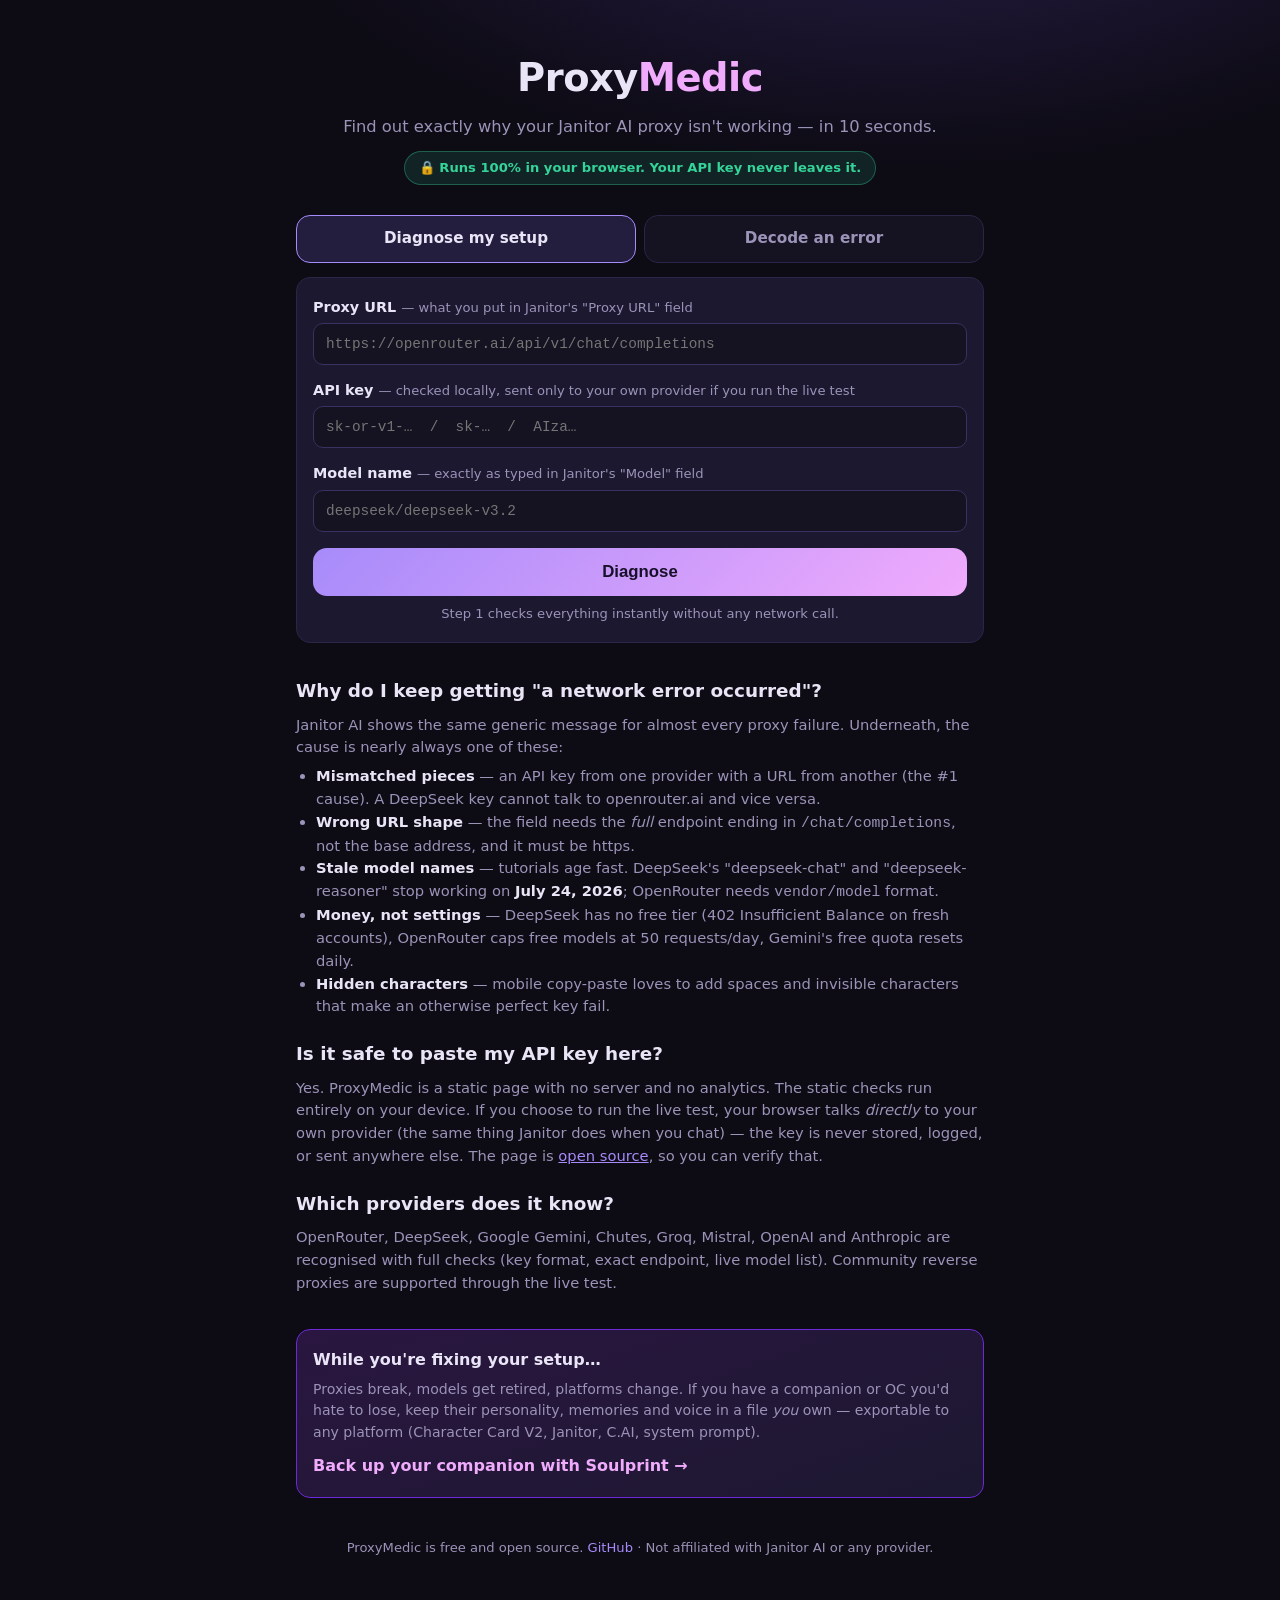
==== docs/index.html @ 1c42f15d "ProxyMedic v1.0.0: free client-side proxy diagnostic for Janitor AI setups 96-assertion test suite; " ====
<!DOCTYPE html>
<html lang="en">
<head>
<meta charset="utf-8">
<meta name="viewport" content="width=device-width, initial-scale=1">
<title>ProxyMedic — find out exactly why your Janitor AI proxy isn't working</title>
<meta name="description" content="Free proxy checker for Janitor AI and other roleplay sites. Paste your proxy URL, API key and model name; get told exactly what's wrong and how to fix it. 100% in your browser, your key never leaves it.">
<link rel="icon" href="data:image/svg+xml,%3Csvg xmlns='http://www.w3.org/2000/svg' viewBox='0 0 100 100'%3E%3Ctext y='0.9em' font-size='90'%3E%F0%9F%A9%BA%3C/text%3E%3C/svg%3E">
<style>
:root {
  --bg: #0d0b14;
  --bg2: #151221;
  --card: #1c1830;
  --card2: #241e3e;
  --text: #e9e5f7;
  --muted: #9b93b8;
  --accent: #a78bfa;
  --accent2: #f0abfc;
  --ok: #34d399;
  --warn: #fbbf24;
  --bad: #f87171;
  --info: #60a5fa;
  --radius: 14px;
  --mono: ui-monospace, 'Cascadia Code', 'SF Mono', Consolas, monospace;
}
* { box-sizing: border-box; margin: 0; padding: 0; }
html { -webkit-text-size-adjust: 100%; }
body {
  background: radial-gradient(1200px 600px at 70% -10%, #2a1f4d 0%, var(--bg) 55%);
  color: var(--text);
  font-family: system-ui, -apple-system, 'Segoe UI', Roboto, sans-serif;
  line-height: 1.55;
  min-height: 100vh;
}
.wrap { max-width: 720px; margin: 0 auto; padding: 20px 16px 60px; }
header { text-align: center; padding: 28px 0 8px; }
.logo { font-size: 2rem; font-weight: 800; letter-spacing: -0.5px; }
.logo .pm-cross { color: var(--accent2); }
.tagline { color: var(--muted); margin-top: 6px; font-size: 1.02rem; }
.privacy-pill {
  display: inline-block; margin-top: 12px; padding: 6px 14px; border-radius: 999px;
  background: rgba(52, 211, 153, 0.12); color: var(--ok); font-size: 0.82rem; font-weight: 600;
  border: 1px solid rgba(52, 211, 153, 0.35);
}
.tabs { display: flex; gap: 8px; margin: 22px 0 14px; }
.tab {
  flex: 1; padding: 11px 8px; text-align: center; border-radius: var(--radius);
  background: var(--bg2); color: var(--muted); font-weight: 600; font-size: 0.95rem;
  border: 1px solid #2c2547; cursor: pointer; user-select: none;
}
.tab.active { background: var(--card2); color: var(--text); border-color: var(--accent); }
.panel { display: none; }
.panel.active { display: block; }
.card {
  background: var(--card); border: 1px solid #2c2547; border-radius: var(--radius);
  padding: 18px 16px; margin-bottom: 14px;
}
label { display: block; font-weight: 600; font-size: 0.9rem; margin: 14px 0 5px; }
label:first-child { margin-top: 0; }
label .hint { color: var(--muted); font-weight: 400; font-size: 0.82rem; }
input[type="text"], input[type="password"], textarea {
  width: 100%; padding: 12px; border-radius: 10px; border: 1px solid #3a3160;
  background: var(--bg2); color: var(--text); font-family: var(--mono); font-size: 0.9rem;
}
input:focus, textarea:focus { outline: 2px solid var(--accent); border-color: transparent; }
textarea { min-height: 110px; resize: vertical; font-size: 0.85rem; }
.btn {
  display: block; width: 100%; padding: 14px; margin-top: 16px; border: none;
  border-radius: var(--radius); font-size: 1.05rem; font-weight: 700; cursor: pointer;
  background: linear-gradient(135deg, var(--accent) 0%, var(--accent2) 100%); color: #17102b;
}
.btn:active { transform: translateY(1px); }
.btn.secondary { background: var(--card2); color: var(--text); border: 1px solid var(--accent); }
.btn:disabled { opacity: 0.5; cursor: wait; }
.verdict { border-radius: var(--radius); padding: 14px 16px; margin: 18px 0 12px; font-weight: 700; font-size: 1.05rem; }
.verdict.broken { background: rgba(248,113,113,0.13); border: 1px solid var(--bad); color: var(--bad); }
.verdict.shaky { background: rgba(251,191,36,0.11); border: 1px solid var(--warn); color: var(--warn); }
.verdict.healthy { background: rgba(52,211,153,0.11); border: 1px solid var(--ok); color: var(--ok); }
.finding { border-left: 4px solid var(--muted); background: var(--bg2); border-radius: 10px; padding: 12px 14px; margin-bottom: 10px; }
.finding.blocker { border-left-color: var(--bad); }
.finding.warning { border-left-color: var(--warn); }
.finding.info { border-left-color: var(--info); }
.finding.ok { border-left-color: var(--ok); }
.finding .f-title { font-weight: 700; font-size: 0.96rem; display: flex; align-items: baseline; gap: 8px; }
.sev { font-size: 0.68rem; font-weight: 800; letter-spacing: 0.06em; padding: 2px 8px; border-radius: 999px; flex-shrink: 0; }
.sev.blocker { background: rgba(248,113,113,0.18); color: var(--bad); }
.sev.warning { background: rgba(251,191,36,0.16); color: var(--warn); }
.sev.info { background: rgba(96,165,250,0.16); color: var(--info); }
.sev.ok { background: rgba(52,211,153,0.15); color: var(--ok); }
.finding .f-detail { color: var(--muted); font-size: 0.88rem; margin-top: 5px; overflow-wrap: anywhere; }
.finding .f-fix { margin-top: 7px; font-size: 0.88rem; background: rgba(167,139,250,0.09); border-radius: 8px; padding: 8px 10px; overflow-wrap: anywhere; }
.finding .f-fix strong { color: var(--accent); }
.corrected { background: linear-gradient(160deg, #221a44 0%, var(--card) 100%); border: 1px solid var(--accent); }
.corrected h3 { font-size: 1.02rem; margin-bottom: 4px; }
.corrected .sub { color: var(--muted); font-size: 0.85rem; margin-bottom: 12px; }
.copyrow { display: flex; align-items: center; gap: 8px; margin-bottom: 9px; }
.copyrow .k { flex-shrink: 0; width: 86px; color: var(--muted); font-size: 0.8rem; font-weight: 700; }
.copyrow .v {
  flex: 1; font-family: var(--mono); font-size: 0.82rem; background: var(--bg2);
  border-radius: 8px; padding: 8px 10px; overflow-x: auto; white-space: nowrap; scrollbar-width: none;
}
.copyrow button {
  flex-shrink: 0; border: 1px solid var(--accent); background: transparent; color: var(--accent);
  border-radius: 8px; padding: 7px 12px; font-size: 0.8rem; font-weight: 700; cursor: pointer;
}
.copyrow button.copied { background: var(--ok); border-color: var(--ok); color: #06281c; }
.live-note { color: var(--muted); font-size: 0.82rem; margin-top: 8px; text-align: center; }
.spinner { display: inline-block; width: 14px; height: 14px; border: 2px solid transparent; border-top-color: currentColor; border-radius: 50%; animation: spin 0.8s linear infinite; vertical-align: -2px; margin-right: 6px; }
@keyframes spin { to { transform: rotate(360deg); } }
.share-btn { margin-top: 4px; }
section.explain { margin-top: 34px; }
section.explain h2 { font-size: 1.15rem; margin: 22px 0 8px; }
section.explain p, section.explain li { color: var(--muted); font-size: 0.92rem; }
section.explain ul { padding-left: 20px; margin-top: 6px; }
section.explain strong { color: var(--text); }
.promo {
  margin-top: 34px; background: linear-gradient(160deg, #2a1640 0%, var(--card) 100%);
  border: 1px solid #6d28d9; border-radius: var(--radius); padding: 18px 16px;
}
.promo h3 { font-size: 1rem; margin-bottom: 6px; }
.promo p { color: var(--muted); font-size: 0.88rem; }
.promo a { display: inline-block; margin-top: 10px; color: var(--accent2); font-weight: 700; text-decoration: none; }
footer { margin-top: 40px; text-align: center; color: var(--muted); font-size: 0.82rem; }
footer a { color: var(--accent); text-decoration: none; }
@media (min-width: 560px) {
  .logo { font-size: 2.4rem; }
  .copyrow .k { width: 110px; }
}
</style>
</head>
<body>
<div class="wrap">
  <header>
    <div class="logo">Proxy<span class="pm-cross">Medic</span></div>
    <div class="tagline">Find out exactly why your Janitor AI proxy isn't working — in 10 seconds.</div>
    <div class="privacy-pill">🔒 Runs 100% in your browser. Your API key never leaves it.</div>
  </header>

  <div class="tabs">
    <div class="tab active" data-panel="panel-diagnose">Diagnose my setup</div>
    <div class="tab" data-panel="panel-error">Decode an error</div>
  </div>

  <div class="panel active" id="panel-diagnose">
    <div class="card">
      <label for="in-url">Proxy URL <span class="hint">— what you put in Janitor's "Proxy URL" field</span></label>
      <input type="text" id="in-url" placeholder="https://openrouter.ai/api/v1/chat/completions" autocomplete="off" spellcheck="false">
      <label for="in-key">API key <span class="hint">— checked locally, sent only to your own provider if you run the live test</span></label>
      <input type="password" id="in-key" placeholder="sk-or-v1-…  /  sk-…  /  AIza…" autocomplete="off">
      <label for="in-model">Model name <span class="hint">— exactly as typed in Janitor's "Model" field</span></label>
      <input type="text" id="in-model" placeholder="deepseek/deepseek-v3.2" autocomplete="off" spellcheck="false">
      <button class="btn" id="btn-diagnose">Diagnose</button>
      <div class="live-note">Step 1 checks everything instantly without any network call.</div>
    </div>
    <div id="results"></div>
    <div id="corrected"></div>
    <button class="btn secondary" id="btn-livetest" style="display:none">Run live test (talks to your provider, costs at most 1 token)</button>
    <button class="btn secondary share-btn" id="btn-share" style="display:none">Copy diagnosis for a help thread (key redacted)</button>
  </div>

  <div class="panel" id="panel-error">
    <div class="card">
      <label for="in-error">Paste the error you got <span class="hint">— from Janitor, or the provider's response</span></label>
      <textarea id="in-error" placeholder='e.g. "A network error occurred, you may be rate limited or having connection issues" or {"error":{"message":"Insufficient Balance"}}'></textarea>
      <button class="btn" id="btn-decode">Decode it</button>
    </div>
    <div id="err-results"></div>
  </div>

  <section class="explain">
    <h2>Why do I keep getting "a network error occurred"?</h2>
    <p>Janitor AI shows the same generic message for almost every proxy failure. Underneath, the cause is nearly always one of these:</p>
    <ul>
      <li><strong>Mismatched pieces</strong> — an API key from one provider with a URL from another (the #1 cause). A DeepSeek key cannot talk to openrouter.ai and vice versa.</li>
      <li><strong>Wrong URL shape</strong> — the field needs the <em>full</em> endpoint ending in <span style="font-family:var(--mono)">/chat/completions</span>, not the base address, and it must be https.</li>
      <li><strong>Stale model names</strong> — tutorials age fast. DeepSeek's "deepseek-chat" and "deepseek-reasoner" stop working on <strong>July 24, 2026</strong>; OpenRouter needs <span style="font-family:var(--mono)">vendor/model</span> format.</li>
      <li><strong>Money, not settings</strong> — DeepSeek has no free tier (402 Insufficient Balance on fresh accounts), OpenRouter caps free models at 50 requests/day, Gemini's free quota resets daily.</li>
      <li><strong>Hidden characters</strong> — mobile copy-paste loves to add spaces and invisible characters that make an otherwise perfect key fail.</li>
    </ul>
    <h2>Is it safe to paste my API key here?</h2>
    <p>Yes. ProxyMedic is a static page with no server and no analytics. The static checks run entirely on your device. If you choose to run the live test, your browser talks <em>directly</em> to your own provider (the same thing Janitor does when you chat) — the key is never stored, logged, or sent anywhere else. The page is <a href="https://github.com/Android-Tipster/proxymedic" style="color:var(--accent)">open source</a>, so you can verify that.</p>
    <h2>Which providers does it know?</h2>
    <p>OpenRouter, DeepSeek, Google Gemini, Chutes, Groq, Mistral, OpenAI and Anthropic are recognised with full checks (key format, exact endpoint, live model list). Community reverse proxies are supported through the live test.</p>
  </section>

  <div class="promo">
    <h3>While you're fixing your setup…</h3>
    <p>Proxies break, models get retired, platforms change. If you have a companion or OC you'd hate to lose, keep their personality, memories and voice in a file <em>you</em> own — exportable to any platform (Character Card V2, Janitor, C.AI, system prompt).</p>
    <a href="https://android-tipster.github.io/soulprint/" target="_blank" rel="noopener">Back up your companion with Soulprint →</a>
  </div>

  <footer>
    <p>ProxyMedic is free and open source. <a href="https://github.com/Android-Tipster/proxymedic">GitHub</a> · Not affiliated with Janitor AI or any provider.</p>
  </footer>
</div>

<script>
"use strict";
var PM = {};
if (typeof window !== "undefined") window.PM = PM;

PM.providers = (function () {

// ProxyMedic provider registry.
// Facts verified live 2026-07-07: CORS preflights pass for every provider below
// from a github.io origin; error JSON shapes captured with invalid keys;
// DeepSeek legacy model deprecation date from api-docs.deepseek.com.

const DEEPSEEK_LEGACY_CUTOFF_UTC = Date.UTC(2026, 6, 24, 15, 59, 0); // 2026-07-24 15:59 UTC

const PROVIDERS = {
  openrouter: {
    id: 'openrouter',
    name: 'OpenRouter',
    hosts: ['openrouter.ai'],
    chatUrl: 'https://openrouter.ai/api/v1/chat/completions',
    modelsUrl: 'https://openrouter.ai/api/v1/models',
    modelsPublic: true,
    keyInfoUrl: 'https://openrouter.ai/api/v1/key',
    keyPatterns: [/^sk-or-v1-[0-9a-f]{16,}$/i, /^sk-or-[A-Za-z0-9-]{16,}$/],
    keyHint: 'sk-or-v1-…',
    keysPage: 'https://openrouter.ai/keys',
    creditsPage: 'https://openrouter.ai/credits',
    modelFormat: 'vendor/model',
    modelNeedsSlash: true,
    corsOk: true,
    // static snapshot from the live /models endpoint, 2026-07-07 (fallback when offline)
    modelSnapshot: [
      'deepseek/deepseek-v4-pro', 'deepseek/deepseek-v4-flash', 'deepseek/deepseek-v3.2',
      'google/gemini-3.5-flash', 'google/gemini-3.1-flash-lite', 'google/gemini-3.1-pro-preview',
      'anthropic/claude-sonnet-5', 'anthropic/claude-opus-4.8', 'anthropic/claude-opus-4.7',
      'x-ai/grok-4.3', 'x-ai/grok-4.20', 'moonshotai/kimi-k2.6', 'moonshotai/kimi-k2.5',
      'mistralai/mistral-large-2512', 'mistralai/mistral-medium-3-5', 'mistralai/mistral-small-2603',
      'qwen/qwen3.6-plus', 'qwen/qwen3.5-plus-02-15',
      'meta-llama/llama-3.3-70b-instruct:free', 'meta-llama/llama-3.2-3b-instruct:free',
      'nousresearch/hermes-3-llama-3.1-405b:free', 'qwen/qwen3-coder:free',
      'openai/gpt-oss-120b:free', 'openai/gpt-oss-20b:free',
      'cognitivecomputations/dolphin-mistral-24b-venice-edition:free',
      'google/gemma-4-31b-it:free', 'google/gemma-4-26b-a4b-it:free'
    ],
    notes: 'Free-tier accounts (under $10 ever purchased) are capped at 50 requests/day on :free models; accounts that have bought $10+ credits get 1000/day.'
  },
  deepseek: {
    id: 'deepseek',
    name: 'DeepSeek (official API)',
    hosts: ['api.deepseek.com'],
    chatUrl: 'https://api.deepseek.com/v1/chat/completions',
    altPaths: ['/chat/completions'],
    modelsUrl: 'https://api.deepseek.com/models',
    modelsPublic: false,
    keyPatterns: [/^sk-[0-9a-f]{32}$/],
    keyHint: 'sk- followed by 32 characters',
    keysPage: 'https://platform.deepseek.com/api_keys',
    creditsPage: 'https://platform.deepseek.com/top_up',
    modelFormat: 'plain',
    modelNeedsSlash: false,
    corsOk: true,
    modelSnapshot: ['deepseek-v4-flash', 'deepseek-v4-pro', 'deepseek-chat', 'deepseek-reasoner'],
    legacyModels: {
      'deepseek-chat': 'deepseek-v4-flash',
      'deepseek-reasoner': 'deepseek-v4-pro'
    },
    notes: 'DeepSeek has no free tier: a fresh account with no top-up returns 402 Insufficient Balance.'
  },
  google: {
    id: 'google',
    name: 'Google Gemini',
    hosts: ['generativelanguage.googleapis.com'],
    chatUrl: 'https://generativelanguage.googleapis.com/v1beta/openai/chat/completions',
    modelsUrl: 'https://generativelanguage.googleapis.com/v1beta/openai/models',
    modelsPublic: false,
    keyPatterns: [/^AIza[0-9A-Za-z_-]{30,}$/],
    keyHint: 'AIza…',
    keysPage: 'https://aistudio.google.com/apikey',
    creditsPage: 'https://aistudio.google.com/apikey',
    modelFormat: 'plain',
    modelNeedsSlash: false,
    corsOk: true,
    modelSnapshot: ['gemini-3.5-flash', 'gemini-3.1-flash-lite', 'gemini-3.1-pro-preview', 'gemini-3-pro'],
    notes: 'Gemini has a real free tier with daily quotas; 429 RESOURCE_EXHAUSTED means the daily free quota ran out, not a broken setup.'
  },
  chutes: {
    id: 'chutes',
    name: 'Chutes',
    hosts: ['llm.chutes.ai', 'chutes.ai'],
    chatUrl: 'https://llm.chutes.ai/v1/chat/completions',
    modelsUrl: 'https://llm.chutes.ai/v1/models',
    modelsPublic: true,
    keyPatterns: [/^cpk_[A-Za-z0-9._-]{16,}$/],
    keyHint: 'cpk_…',
    keysPage: 'https://chutes.ai/app/api',
    creditsPage: 'https://chutes.ai/app/account',
    modelFormat: 'vendor/model',
    modelNeedsSlash: true,
    corsOk: true,
    modelSnapshot: ['deepseek-ai/DeepSeek-V3.2', 'deepseek-ai/DeepSeek-R1'],
    notes: 'Chutes ended its unlimited free tier in 2025; most models now need a small paid balance or a subscription plan.'
  },
  groq: {
    id: 'groq',
    name: 'Groq',
    hosts: ['api.groq.com'],
    chatUrl: 'https://api.groq.com/openai/v1/chat/completions',
    modelsUrl: 'https://api.groq.com/openai/v1/models',
    modelsPublic: false,
    keyPatterns: [/^gsk_[A-Za-z0-9]{20,}$/],
    keyHint: 'gsk_…',
    keysPage: 'https://console.groq.com/keys',
    creditsPage: 'https://console.groq.com/settings/billing',
    modelFormat: 'plain-or-vendor',
    modelNeedsSlash: false,
    corsOk: true,
    modelSnapshot: ['llama-3.3-70b-versatile', 'meta-llama/llama-4-scout-17b-16e-instruct'],
    notes: ''
  },
  mistral: {
    id: 'mistral',
    name: 'Mistral',
    hosts: ['api.mistral.ai'],
    chatUrl: 'https://api.mistral.ai/v1/chat/completions',
    modelsUrl: 'https://api.mistral.ai/v1/models',
    modelsPublic: false,
    keyPatterns: [],
    keyHint: '32-character key with no prefix',
    keysPage: 'https://console.mistral.ai/api-keys',
    creditsPage: 'https://console.mistral.ai/billing',
    modelFormat: 'plain',
    modelNeedsSlash: false,
    corsOk: true,
    modelSnapshot: ['mistral-large-latest', 'mistral-medium-latest', 'mistral-small-latest', 'open-mistral-nemo'],
    notes: ''
  },
  openai: {
    id: 'openai',
    name: 'OpenAI',
    hosts: ['api.openai.com'],
    chatUrl: 'https://api.openai.com/v1/chat/completions',
    modelsUrl: 'https://api.openai.com/v1/models',
    modelsPublic: false,
    keyPatterns: [/^sk-proj-[A-Za-z0-9_-]{20,}$/, /^sk-[A-Za-z0-9_-]{40,}$/],
    keyHint: 'sk-proj-… or sk-…',
    keysPage: 'https://platform.openai.com/api-keys',
    creditsPage: 'https://platform.openai.com/settings/organization/billing',
    modelFormat: 'plain',
    modelNeedsSlash: false,
    corsOk: true,
    modelSnapshot: ['gpt-5.2', 'gpt-5-mini', 'gpt-4.1', 'gpt-4o'],
    notes: ''
  },
  anthropic: {
    id: 'anthropic',
    name: 'Anthropic',
    hosts: ['api.anthropic.com'],
    chatUrl: 'https://api.anthropic.com/v1/messages',
    modelsUrl: 'https://api.anthropic.com/v1/models',
    modelsPublic: false,
    keyPatterns: [/^sk-ant-[A-Za-z0-9_-]{20,}$/],
    keyHint: 'sk-ant-…',
    keysPage: 'https://console.anthropic.com/settings/keys',
    creditsPage: 'https://console.anthropic.com/settings/billing',
    modelFormat: 'plain',
    modelNeedsSlash: false,
    corsOk: true,
    notCompletionsShaped: true,
    modelSnapshot: ['claude-sonnet-5', 'claude-opus-4-8', 'claude-haiku-4-5'],
    notes: 'The Anthropic API is not OpenAI-compatible. Janitor AI\'s proxy field expects an OpenAI-style /chat/completions endpoint, so a direct Anthropic key only works through a translating proxy such as OpenRouter.'
  }
};

// Hosts that are almost always someone's reverse proxy rather than a first-party API.
const REVERSE_PROXY_HINTS = [
  '.hf.space', '.workers.dev', '.onrender.com', '.up.railway.app', '.fly.dev',
  '.vercel.app', '.netlify.app', '.ngrok', '.loca.lt', '.serveo.net'
];

// Sites people paste by mistake because they are the *website*, not the API.
const WEBSITE_NOT_API = {
  'janitorai.com': 'That is Janitor AI itself, not a proxy. The Proxy URL field needs the address of an AI provider\'s API (for example OpenRouter or DeepSeek).',
  'www.janitorai.com': 'That is Janitor AI itself, not a proxy. The Proxy URL field needs the address of an AI provider\'s API (for example OpenRouter or DeepSeek).',
  'chat.deepseek.com': 'That is the DeepSeek chat website. The API lives at https://api.deepseek.com/v1/chat/completions and needs an API key from platform.deepseek.com.',
  'www.deepseek.com': 'That is the DeepSeek marketing site. The API lives at https://api.deepseek.com/v1/chat/completions.',
  'platform.deepseek.com': 'That is the DeepSeek dashboard where you create keys. The API itself lives at https://api.deepseek.com/v1/chat/completions.',
  'chat.openai.com': 'That is the ChatGPT website. The API lives at https://api.openai.com/v1/chat/completions.',
  'chatgpt.com': 'That is the ChatGPT website. The API lives at https://api.openai.com/v1/chat/completions.',
  'gemini.google.com': 'That is the Gemini chat website. The API endpoint is https://generativelanguage.googleapis.com/v1beta/openai/chat/completions.',
  'aistudio.google.com': 'That is Google AI Studio where you create keys. The API endpoint is https://generativelanguage.googleapis.com/v1beta/openai/chat/completions.',
  'claude.ai': 'That is the Claude website. Anthropic\'s API is not OpenAI-compatible; to use Claude models on Janitor, go through OpenRouter instead.'
};

function providerByHost(host) {
  if (!host) return null;
  const h = host.toLowerCase();
  for (const p of Object.values(PROVIDERS)) {
    if (p.hosts.some(x => h === x || h.endsWith('.' + x))) return p;
  }
  return null;
}

return { providerByHost, DEEPSEEK_LEGACY_CUTOFF_UTC, PROVIDERS, REVERSE_PROXY_HINTS, WEBSITE_NOT_API };
})();

PM.fingerprint = (function () {
const { PROVIDERS, REVERSE_PROXY_HINTS, WEBSITE_NOT_API, providerByHost } = PM.providers;
// Key + URL fingerprinting and provider mismatch detection.

const INVISIBLES = /[​-‍﻿ ⁠]/g;

function cleanInput(raw) {
  if (raw == null) return { value: '', hadWhitespace: false, hadInvisible: false };
  const str = String(raw);
  const hadInvisible = INVISIBLES.test(str);
  INVISIBLES.lastIndex = 0;
  const stripped = str.replace(INVISIBLES, '');
  const trimmed = stripped.trim();
  return { value: trimmed, hadWhitespace: stripped !== trimmed, hadInvisible };
}

// Identify the provider a key belongs to. Returns {provider, confidence, cleaned, notes[]}
function fingerprintKey(rawKey) {
  const { value: key0, hadWhitespace, hadInvisible } = cleanInput(rawKey);
  const notes = [];
  let key = key0;
  if (hadWhitespace) notes.push('whitespace');
  if (hadInvisible) notes.push('invisible-chars');
  if (/^bearer\s+/i.test(key)) {
    key = key.replace(/^bearer\s+/i, '');
    notes.push('bearer-prefix');
  }
  if (/\s/.test(key)) notes.push('inner-whitespace');
  const compact = key.replace(/\s+/g, '');

  if (!compact) return { provider: null, confidence: 0, cleaned: '', notes };

  const ordered = [
    ['openrouter', 3], ['anthropic', 3], ['google', 3], ['groq', 3], ['chutes', 3],
    ['deepseek', 2], ['openai', 2]
  ];
  for (const [id, conf] of ordered) {
    const p = PROVIDERS[id];
    if (p.keyPatterns.some(rx => rx.test(compact))) {
      return { provider: p, confidence: conf, cleaned: compact, notes };
    }
  }
  // Weak signals
  if (/^sk-or/i.test(compact)) return { provider: PROVIDERS.openrouter, confidence: 2, cleaned: compact, notes };
  if (/^sk-ant/i.test(compact)) return { provider: PROVIDERS.anthropic, confidence: 2, cleaned: compact, notes };
  if (/^AIza/.test(compact)) return { provider: PROVIDERS.google, confidence: 2, cleaned: compact, notes };
  if (/^gsk_/.test(compact)) return { provider: PROVIDERS.groq, confidence: 2, cleaned: compact, notes };
  if (/^cpk_/.test(compact)) return { provider: PROVIDERS.chutes, confidence: 2, cleaned: compact, notes };
  if (/^sk-/.test(compact)) {
    // Could be OpenAI or DeepSeek. DeepSeek is exactly sk- + 32 hex; anything longer is OpenAI-ish.
    const body = compact.slice(3);
    if (/^[0-9a-f]+$/.test(body) && body.length <= 36) {
      return { provider: PROVIDERS.deepseek, confidence: 1, cleaned: compact, notes };
    }
    return { provider: PROVIDERS.openai, confidence: 1, cleaned: compact, notes };
  }
  if (/^[A-Za-z0-9]{28,40}$/.test(compact)) {
    return { provider: PROVIDERS.mistral, confidence: 1, cleaned: compact, notes };
  }
  return { provider: null, confidence: 0, cleaned: compact, notes };
}

// Identify what a URL points at. Returns {provider, kind, host, cleaned, website, reverseProxy}
function fingerprintUrl(rawUrl) {
  const { value: cleanedRaw, hadWhitespace, hadInvisible } = cleanInput(rawUrl);
  const notes = [];
  if (hadWhitespace) notes.push('whitespace');
  if (hadInvisible) notes.push('invisible-chars');
  let candidate = cleanedRaw;
  if (candidate && !/^[a-z]+:\/\//i.test(candidate)) candidate = 'https://' + candidate;
  let parsed = null;
  try { parsed = new URL(candidate); } catch { /* unparseable */ }
  if (!parsed) return { provider: null, kind: 'invalid', host: null, cleaned: cleanedRaw, notes };

  const host = parsed.hostname.toLowerCase();
  const website = WEBSITE_NOT_API[host] || null;
  if (website) return { provider: null, kind: 'website', host, cleaned: cleanedRaw, websiteMessage: website, notes };

  const provider = providerByHost(host);
  if (provider) return { provider, kind: 'provider', host, cleaned: cleanedRaw, parsed, notes };

  const reverseProxy = REVERSE_PROXY_HINTS.some(h => host.includes(h.replace(/^\./, '')) || host.endsWith(h));
  return { provider: null, kind: reverseProxy ? 'reverse-proxy' : 'unknown', host, cleaned: cleanedRaw, parsed, notes };
}

// The headline check: does the key belong to the API the URL points at?
function detectMismatch(keyFp, urlFp) {
  if (!keyFp.provider || !urlFp.provider) return null;
  if (keyFp.provider.id === urlFp.provider.id) return null;
  return {
    keyProvider: keyFp.provider,
    urlProvider: urlFp.provider,
    confidence: Math.min(keyFp.confidence, 3)
  };
}

return { cleanInput, fingerprintKey, fingerprintUrl, detectMismatch };
})();

PM.urlcheck = (function () {
const { fingerprintUrl } = PM.fingerprint;
// URL shape validation and repair for Janitor AI's Proxy URL field.
// Janitor's own help docs require the FULL endpoint ending in /chat/completions.

// Analyse a proxy URL. Returns { findings: [], corrected: string|null, urlFp }
function checkUrl(rawUrl) {
  const findings = [];
  const urlFp = fingerprintUrl(rawUrl);
  const raw = urlFp.cleaned;

  if (!raw) {
    findings.push({
      severity: 'blocker', code: 'url-empty', title: 'No proxy URL',
      detail: 'The Proxy URL field is empty.',
      fix: 'Paste your provider\'s full chat completions URL, for example https://openrouter.ai/api/v1/chat/completions.'
    });
    return { findings, corrected: null, urlFp };
  }

  if (urlFp.notes.includes('whitespace') || urlFp.notes.includes('invisible-chars')) {
    findings.push({
      severity: 'warning', code: 'url-hidden-chars', title: 'Hidden characters in the URL',
      detail: 'The URL had leading/trailing spaces or invisible characters (a common mobile copy-paste bug). They were removed for this diagnosis, but Janitor will use them exactly as pasted.',
      fix: 'Delete the URL in Janitor and re-paste it with no spaces before or after.'
    });
  }

  if (urlFp.kind === 'invalid') {
    findings.push({
      severity: 'blocker', code: 'url-invalid', title: 'Not a valid URL',
      detail: `"${raw}" cannot be parsed as a web address.`,
      fix: 'Copy the endpoint URL again from your provider\'s docs. It should start with https:// and end with /chat/completions.'
    });
    return { findings, corrected: null, urlFp };
  }

  if (urlFp.kind === 'website') {
    findings.push({
      severity: 'blocker', code: 'url-website', title: 'That URL is a website, not an API',
      detail: urlFp.websiteMessage,
      fix: 'Replace the Proxy URL with the API endpoint. See the corrected config below if a provider was detected from your key.'
    });
    return { findings, corrected: null, urlFp };
  }

  const parsed = urlFp.parsed;
  let corrected = null;

  if (parsed.protocol === 'http:') {
    findings.push({
      severity: 'blocker', code: 'url-http', title: 'URL uses http:// instead of https://',
      detail: 'Janitor AI runs on https, so browsers block plain-http proxy calls as mixed content.',
      fix: 'Change http:// to https:// in the Proxy URL.'
    });
  }

  if (urlFp.kind === 'provider') {
    const p = urlFp.provider;
    const want = new URL(p.chatUrl);
    const gotPath = parsed.pathname.replace(/\/+$/, '');
    const wantPath = want.pathname;

    const altOk = (p.altPaths || []).includes(gotPath);
    if (gotPath === wantPath || altOk) {
      findings.push({
        severity: 'ok', code: 'url-ok', title: `URL is the correct ${p.name} endpoint`,
        detail: p.chatUrl, fix: null
      });
      corrected = p.chatUrl;
    } else {
      corrected = p.chatUrl;
      const gotLower = gotPath.toLowerCase();
      if (gotPath === '' || gotPath === '/v1' || gotPath === '/api/v1' || gotPath === '/api' || gotPath === '/openai/v1' || gotPath === '/v1beta/openai') {
        findings.push({
          severity: 'blocker', code: 'url-base-only', title: 'URL is missing the /chat/completions ending',
          detail: `You pasted the base URL (${raw}). Janitor AI needs the full endpoint.`,
          fix: `Use ${p.chatUrl}`
        });
      } else if (gotLower.endsWith('/chat/completion')) {
        findings.push({
          severity: 'blocker', code: 'url-typo-completion', title: 'Typo: "completion" should be "completions"',
          detail: `The path ends in /chat/completion (singular). The endpoint is plural.`,
          fix: `Use ${p.chatUrl}`
        });
      } else if (gotLower.endsWith('/chat/completions') ) {
        findings.push({
          severity: 'blocker', code: 'url-wrong-path', title: `Right ending, wrong path for ${p.name}`,
          detail: `${p.name}'s endpoint is ${want.pathname}, but your URL has ${gotPath}.`,
          fix: `Use ${p.chatUrl}`
        });
      } else if (gotLower.includes('/models')) {
        findings.push({
          severity: 'blocker', code: 'url-models-endpoint', title: 'That is the model-list endpoint, not the chat endpoint',
          detail: 'The /models URL only lists models. Chat requests go to /chat/completions.',
          fix: `Use ${p.chatUrl}`
        });
      } else {
        findings.push({
          severity: 'blocker', code: 'url-unrecognised-path', title: `Unrecognised path on ${p.name}`,
          detail: `${p.name} was detected from the domain, but the path ${gotPath || '/'} is not its chat endpoint.`,
          fix: `Use ${p.chatUrl}`
        });
      }
    }
    if (p.notCompletionsShaped) {
      findings.push({
        severity: 'blocker', code: 'url-not-openai-compatible', title: `${p.name} is not OpenAI-compatible`,
        detail: p.notes,
        fix: 'Create a free OpenRouter account, add your key there, and use https://openrouter.ai/api/v1/chat/completions with an OpenRouter key instead.'
      });
      corrected = null;
    }
  } else if (urlFp.kind === 'reverse-proxy') {
    const endsRight = /\/chat\/completions\/?$/i.test(parsed.pathname);
    findings.push({
      severity: endsRight ? 'info' : 'warning',
      code: 'url-reverse-proxy',
      title: 'This looks like a community reverse proxy',
      detail: `${urlFp.host} is not a first-party AI provider. ProxyMedic can still live-test it, but model names, keys and uptime depend entirely on whoever runs the proxy.` + (endsRight ? '' : ' Its path also does not end in /chat/completions, which most OpenAI-compatible proxies require.'),
      fix: endsRight ? null : 'If the proxy owner gave you a base URL, try adding /v1/chat/completions to the end.'
    });
    corrected = urlFp.cleaned;
  } else {
    const endsRight = /\/chat\/completions\/?$/i.test(parsed.pathname);
    findings.push({
      severity: endsRight ? 'info' : 'warning',
      code: 'url-unknown-host',
      title: 'Unknown API host',
      detail: `${urlFp.host} is not one of the providers ProxyMedic knows. That is fine if it is a smaller or self-hosted service.` + (endsRight ? '' : ' Note the path does not end in /chat/completions, which Janitor normally requires.'),
      fix: endsRight ? null : 'Check the provider\'s docs for the full "chat completions" endpoint URL.'
    });
    corrected = urlFp.cleaned;
  }

  return { findings, corrected, urlFp };
}

return { checkUrl };
})();

PM.modelcheck = (function () {
const { PROVIDERS, DEEPSEEK_LEGACY_CUTOFF_UTC } = PM.providers;
const { cleanInput } = PM.fingerprint;
// Model-name validation: format rules per provider, legacy warnings, fuzzy "did you mean".


function levenshtein(a, b) {
  if (a === b) return 0;
  const m = a.length, n = b.length;
  if (!m) return n;
  if (!n) return m;
  let prev = new Array(n + 1);
  for (let j = 0; j <= n; j++) prev[j] = j;
  for (let i = 1; i <= m; i++) {
    const cur = [i];
    for (let j = 1; j <= n; j++) {
      cur[j] = Math.min(prev[j] + 1, cur[j - 1] + 1, prev[j - 1] + (a[i - 1] === b[j - 1] ? 0 : 1));
    }
    prev = cur;
  }
  return prev[n];
}

function closestModel(model, catalog, maxResults = 3) {
  const q = model.toLowerCase();
  const scored = catalog.map(id => {
    const idL = id.toLowerCase();
    let score;
    if (idL === q) score = 0;
    else if (idL.includes(q) || q.includes(idL.split('/').pop())) score = 1;
    else score = 2 + levenshtein(q, idL) / Math.max(q.length, idL.length);
    return { id, score };
  }).sort((x, y) => x.score - y.score);
  return scored.slice(0, maxResults).filter(s => s.score < 2.6).map(s => s.id);
}

// provider may be null (unknown host). liveCatalog: string[] fetched at runtime, optional.
// now: ms epoch for testability.
function checkModel(rawModel, provider, liveCatalog = null, now = Date.now()) {
  const findings = [];
  const { value: model, hadWhitespace, hadInvisible } = cleanInput(rawModel);

  if (!model) {
    findings.push({
      severity: 'blocker', code: 'model-empty', title: 'No model name',
      detail: 'The Model field is empty. Janitor sends this string to the provider, and providers reject requests with no model.',
      fix: provider ? `For ${provider.name}, a safe starting choice is ${provider.modelSnapshot[0]}.` : 'Check your provider\'s docs for the exact model ID.'
    });
    return { findings, corrected: null };
  }
  if (hadWhitespace || hadInvisible) {
    findings.push({
      severity: 'warning', code: 'model-hidden-chars', title: 'Hidden characters in the model name',
      detail: 'The model name had extra spaces or invisible characters. Providers match model names exactly, so "deepseek-chat " with a trailing space fails.',
      fix: 'Re-type the model name in Janitor with no spaces around it.'
    });
  }

  let corrected = model;

  if (!provider) {
    findings.push({
      severity: 'info', code: 'model-unverifiable', title: 'Model name cannot be verified',
      detail: 'The proxy host is not a known provider, so ProxyMedic cannot check whether this model name exists there. The live test will reveal it.',
      fix: null
    });
    return { findings, corrected };
  }

  const catalog = (liveCatalog && liveCatalog.length) ? liveCatalog : (provider.modelSnapshot || []);
  const catalogIsLive = !!(liveCatalog && liveCatalog.length);

  // Format rules
  const hasSlash = model.includes('/');
  if (provider.modelNeedsSlash && !hasSlash) {
    const suggestions = closestModel(model, catalog);
    findings.push({
      severity: 'blocker', code: 'model-needs-vendor-prefix', title: `${provider.name} model names need a vendor prefix`,
      detail: `${provider.name} uses "vendor/model" IDs (for example deepseek/deepseek-v3.2). "${model}" has no vendor part, so the provider will answer "model not found".`,
      fix: suggestions.length ? `Did you mean: ${suggestions.join(', ')}` : `Browse the model list at ${provider.modelsUrl.replace('/api/v1/models', '/models')}`
    });
    if (suggestions.length) corrected = suggestions[0];
  } else if (!provider.modelNeedsSlash && hasSlash && provider.modelFormat === 'plain') {
    const stripped = model.split('/').pop();
    const suggestions = closestModel(stripped, catalog);
    findings.push({
      severity: 'blocker', code: 'model-vendor-prefix-wrong', title: `${provider.name} does not use vendor/model IDs`,
      detail: `"${model}" looks like an OpenRouter-style ID. On ${provider.name}'s own API the model name has no vendor prefix.`,
      fix: suggestions.length ? `Use ${suggestions[0]}` : `Try "${stripped}"`
    });
    corrected = suggestions.length ? suggestions[0] : stripped;
  }

  // DeepSeek legacy names (verified from api-docs.deepseek.com: gone 2026-07-24 15:59 UTC)
  if (provider.legacyModels && provider.legacyModels[model]) {
    const replacement = provider.legacyModels[model];
    const gone = now >= DEEPSEEK_LEGACY_CUTOFF_UTC;
    const daysLeft = Math.max(0, Math.ceil((DEEPSEEK_LEGACY_CUTOFF_UTC - now) / 86400000));
    findings.push({
      severity: gone ? 'blocker' : 'warning',
      code: gone ? 'model-legacy-dead' : 'model-legacy-dying',
      title: gone ? `"${model}" was discontinued on July 24, 2026` : `"${model}" stops working on July 24, 2026`,
      detail: gone
        ? `DeepSeek retired the legacy name "${model}". Every tutorial written before mid-2026 still uses it, which is why setups that worked for months suddenly broke.`
        : `DeepSeek is retiring the legacy name "${model}" in ${daysLeft} day${daysLeft === 1 ? '' : 's'} (July 24, 2026 15:59 UTC). Your setup works today but will break that day.`,
      fix: `Switch the Model field to ${replacement} now.`
    });
    corrected = gone ? replacement : corrected;
  } else if (catalog.length && !catalog.some(id => id.toLowerCase() === model.toLowerCase())) {
    // Not in catalog
    const suggestions = closestModel(model, catalog);
    const already = findings.some(f => f.code === 'model-needs-vendor-prefix' || f.code === 'model-vendor-prefix-wrong');
    if (!already) {
      findings.push({
        severity: catalogIsLive ? 'blocker' : 'warning',
        code: catalogIsLive ? 'model-not-in-live-list' : 'model-not-in-snapshot',
        title: catalogIsLive
          ? `"${model}" is not in ${provider.name}'s live model list`
          : `"${model}" is not a model name ProxyMedic recognises for ${provider.name}`,
        detail: catalogIsLive
          ? `The provider's own /models endpoint was checked a moment ago and does not list this ID.`
          : `This check used a built-in snapshot, so a very new model might be missing. The live test will settle it.`,
        fix: suggestions.length ? `Closest matches: ${suggestions.join(', ')}` : 'Check the exact ID on your provider\'s model list.'
      });
      if (suggestions.length && catalogIsLive) corrected = suggestions[0];
    }
  } else if (catalog.length) {
    const exact = catalog.find(id => id.toLowerCase() === model.toLowerCase());
    if (exact && exact !== model) {
      findings.push({
        severity: 'warning', code: 'model-case', title: 'Model name capitalisation differs',
        detail: `The provider lists it as "${exact}" but you wrote "${model}". Some providers match case-sensitively.`,
        fix: `Use ${exact}`
      });
      corrected = exact;
    } else {
      findings.push({
        severity: 'ok', code: 'model-ok', title: `Model name looks right for ${provider.name}`,
        detail: model, fix: null
      });
    }
  }

  // OpenRouter :free hint
  if (provider.id === 'openrouter' && model.endsWith(':free')) {
    findings.push({
      severity: 'info', code: 'model-free-tier', title: 'Free model daily caps apply',
      detail: PROVIDERS.openrouter.notes,
      fix: null
    });
  }

  return { findings, corrected };
}

return { levenshtein, closestModel, checkModel };
})();

PM.errordecode = (function () {

// Error decoder: turns provider/Janitor error text or an HTTP status + body
// into a named cause and a concrete fix.

// Each rule: {code, match: RegExp, status?: number[], title, cause, fix, severity}
// Matching is case-insensitive substring/regex over the raw pasted text or response body.
const RULES = [
  {
    code: 'err-janitor-generic',
    match: /a network error occurred|network error.*rate limited|check your (proxy|api) settings/i,
    title: 'Janitor\'s generic "network error"',
    cause: 'This is Janitor AI\'s catch-all message. It usually means the request never got a usable answer: wrong proxy URL, a key that belongs to a different provider than the URL, a dead reverse proxy, or a blocked/malformed request.',
    fix: 'Run the full diagnosis above with your URL, key and model. The three-field mismatch (key from one provider, URL from another) is the single most common cause.'
  },
  {
    code: 'err-failed-to-fetch',
    match: /failed to fetch|networkerror when attempting|load failed|err_canceled|err_connection|cors/i,
    title: 'The browser could not reach the proxy at all',
    cause: 'The request died before any AI provider saw it: a typo\'d domain, a dead reverse proxy, an http:// URL on an https page, a VPN/firewall block, or a server that does not allow browser (CORS) access.',
    fix: 'Check the URL spelling first. If it is a community reverse proxy, it may simply be offline. All major first-party APIs (OpenRouter, DeepSeek, Gemini, Groq, Mistral) allow browser access, so for those this points at the URL or your network.'
  },
  {
    code: 'err-401-openrouter-user',
    match: /user not found/i, status: [401],
    title: 'OpenRouter does not recognise this key',
    cause: 'The key was deleted, was never valid, or was pasted incompletely. OpenRouter answers "User not found." exactly in that case.',
    fix: 'Open openrouter.ai/keys, create a fresh key, and paste the whole thing (it starts with sk-or-v1-).'
  },
  {
    code: 'err-401-no-auth',
    match: /no auth credentials|no cookie auth|missing.*authorization|authorization.*missing/i, status: [401],
    title: 'No API key reached the provider',
    cause: 'The request arrived with an empty Authorization header. In Janitor this happens when the API key field is empty, or the key was saved into a different configuration than the one selected in the chat.',
    fix: 'Open the proxy settings, confirm the key is present in THIS configuration, hit Save, then refresh the page (Janitor is known to need a full refresh after proxy changes).'
  },
  {
    code: 'err-401-deepseek-auth',
    match: /authentication fails/i, status: [401],
    title: 'DeepSeek rejected the key',
    cause: 'DeepSeek answers "Authentication Fails, Your api key: ****xxxx is invalid" when the key is wrong, revoked, or truncated.',
    fix: 'Create a new key at platform.deepseek.com/api_keys and paste it in one piece (sk- followed by 32 characters, no spaces).'
  },
  {
    code: 'err-401-generic',
    match: /invalid api key|invalid_api_key|incorrect api key|api key not valid|please pass a valid api key|invalid x-api-key|authentication_error/i,
    title: 'The provider rejected the API key',
    cause: 'The key is invalid for this provider. Either it was mistyped/truncated, it was revoked, or it belongs to a different provider than the URL you are calling.',
    fix: 'Compare the key prefix with the URL: sk-or-v1 keys only work on openrouter.ai, AIza keys only on generativelanguage.googleapis.com, sk-(32 chars) DeepSeek keys only on api.deepseek.com. Then re-create the key on the provider\'s dashboard if it still fails.'
  },
  {
    code: 'err-402-deepseek',
    match: /insufficient balance/i,
    title: 'Out of credits (DeepSeek)',
    cause: 'DeepSeek has no free tier. A brand-new account, or one whose top-up ran out, returns 402 Insufficient Balance for every request even though the key is valid.',
    fix: 'Top up at platform.deepseek.com/top_up (a few dollars lasts a long time at DeepSeek prices), or switch to a free OpenRouter model while you decide.'
  },
  {
    code: 'err-402-openrouter',
    match: /requires more credits|insufficient credits|can only afford|prompt tokens limit exceeded/i,
    title: 'Not enough OpenRouter credits',
    cause: 'The account balance cannot cover this request (long chats make it worse: the whole history is re-sent every message).',
    fix: 'Add credits at openrouter.ai/credits, pick a cheaper model, or use a :free variant. Reducing context size in Janitor\'s generation settings also lowers cost per message.'
  },
  {
    code: 'err-402-generic',
    match: /quota.*exceed|exceeded your current quota|billing|payment required/i, status: [402],
    title: 'Billing / quota problem',
    cause: 'The key is valid but the account has no usable balance or its quota ran out.',
    fix: 'Open the provider\'s billing page and check the balance. On pay-as-you-go APIs a $0 balance fails exactly like this.'
  },
  {
    code: 'err-403-region',
    match: /unsupported_country_region_territory|not available in your (country|region)|user location is not supported/i,
    title: 'Region block',
    cause: 'The provider does not serve your country or your VPN exit country.',
    fix: 'Use OpenRouter (which routes around most regional blocks) or try with the VPN off/on a different region.'
  },
  {
    code: 'err-403-moderation',
    match: /flagged|moderation|content policy|violat(ed|ing).*policy|prohibited content/i,
    title: 'Content was refused by the provider\'s filter',
    cause: 'The provider\'s moderation layer blocked the request. This is about the message content or character card, not your setup.',
    fix: 'Nothing is broken. Model choice matters here: different providers and models enforce different content rules.'
  },
  {
    code: 'err-404-model',
    match: /model.*(not exist|not found|does not exist|invalid model|unknown model)|no endpoints found|is not a valid model id/i,
    title: 'The model name is wrong',
    cause: 'The provider does not have a model by that exact name. Model IDs change often and tutorials go stale (DeepSeek retired "deepseek-chat"/"deepseek-reasoner" on July 24, 2026; OpenRouter needs vendor/model format).',
    fix: 'Use the Model check above: it validates your model name against the provider\'s live list and suggests the closest current ID.'
  },
  {
    code: 'err-404-path',
    match: /404|not found/i, status: [404],
    title: '404: the URL path is wrong',
    cause: 'The domain answered but nothing lives at that path. Usually the URL is missing /v1/chat/completions, or has a typo like /chat/completion.',
    fix: 'Use the full endpoint from your provider\'s docs, e.g. https://openrouter.ai/api/v1/chat/completions.'
  },
  {
    code: 'err-429-free-tier',
    match: /free-models-per-day|rate limit exceeded.*free|daily.*limit.*free/i,
    title: 'Daily free-model cap reached (OpenRouter)',
    cause: 'OpenRouter caps :free models at 50 requests/day (1000/day once you have ever bought $10+ of credits). The cap resets daily.',
    fix: 'Wait for the reset, buy the one-time $10 credit to 20x the cap, or point the same key at a cheap paid model.'
  },
  {
    code: 'err-429-resource-exhausted',
    match: /resource_exhausted|resource exhausted/i,
    title: 'Gemini free-tier quota used up',
    cause: 'Google\'s free tier has per-minute and per-day request quotas. RESOURCE_EXHAUSTED means one of them ran out; the key itself is fine.',
    fix: 'Wait a minute (per-minute cap) or until tomorrow (daily cap), switch to a lighter model like gemini-3.1-flash-lite, or enable billing for higher limits.'
  },
  {
    code: 'err-429-generic',
    match: /rate limit|too many requests|429/i, status: [429],
    title: 'Rate limited',
    cause: 'Too many requests in a window, or the provider is throttling free usage. On shared/community proxies this often means the proxy\'s own upstream key is rate limited, not you.',
    fix: 'Wait 60 seconds and retry once. If it persists on a community proxy, the proxy is saturated: switch to your own key on OpenRouter/DeepSeek/Gemini.'
  },
  {
    code: 'err-503-overloaded',
    match: /overloaded|service unavailable|502|503|bad gateway|internal server error|500/i, status: [500, 502, 503],
    title: 'The provider (or proxy) is having problems',
    cause: 'The server answered with a 5xx error: it is down, overloaded, or the reverse proxy\'s upstream is broken. Nothing on your side causes this.',
    fix: 'Retry in a few minutes. Check the provider\'s status page. If it is a community reverse proxy, check the thread/Discord where you got it.'
  },
  {
    code: 'err-think-tags',
    match: /<think>|<\/think>/i,
    title: 'Not an error: those are reasoning tags',
    cause: 'You are using a reasoning model (like deepseek-reasoner / R1 variants). The <think>...</think> block is its visible thought process.',
    fix: 'Switch to a non-reasoning model (deepseek-v4-flash instead of the reasoner) or ignore/delete the think block. Nothing is broken.'
  },
  {
    code: 'err-context-length',
    match: /context length|maximum context|context_length_exceeded|too many tokens|reduce the length/i,
    title: 'The chat is too long for the model',
    cause: 'Janitor re-sends the whole conversation each message. Long chats plus a big character card can exceed the model\'s context window.',
    fix: 'Lower the context size in Janitor\'s generation settings, use Chat Memory to summarise, or pick a model with a larger context window.'
  }
];

function decodeError(text, status = null) {
  const t = String(text || '');
  const matches = [];
  for (const rule of RULES) {
    const statusOk = !rule.status || status == null || rule.status.includes(status);
    const textHit = rule.match.test(t);
    const statusHit = rule.status && status != null && rule.status.includes(status);
    if ((textHit && statusOk) || (!textHit && statusHit && t.trim() === '')) {
      matches.push(rule);
    }
  }
  // Status-only fallback when text matched nothing
  if (!matches.length && status != null) {
    const byStatus = RULES.filter(r => r.status && r.status.includes(status));
    matches.push(...byStatus);
  }
  return matches;
}

// Classify a live HTTP response (status + body text) into findings.
function classifyResponse(status, bodyText, provider) {
  const decoded = decodeError(bodyText, status);
  if (status >= 200 && status < 300) {
    return [{
      severity: 'ok', code: 'live-ok', title: 'The provider answered successfully',
      detail: 'A real chat completion request went through with this exact URL, key and model.',
      fix: null
    }];
  }
  if (decoded.length) {
    return decoded.slice(0, 1).map(rule => ({
      severity: rule.code === 'err-think-tags' || rule.code === 'err-403-moderation' ? 'info' : 'blocker',
      code: rule.code,
      title: rule.title,
      detail: rule.cause,
      fix: rule.fix
    }));
  }
  return [{
    severity: 'blocker', code: 'live-unknown-error',
    title: `The provider answered with HTTP ${status}`,
    detail: `Response: ${String(bodyText || '').slice(0, 300)}`,
    fix: provider ? `Check ${provider.name}'s status page and docs; this response is unusual.` : 'Check the provider\'s docs; this response is unusual.'
  }];
}


return { decodeError, classifyResponse, RULES };
})();

PM.livetest = (function () {
const { classifyResponse } = PM.errordecode;
// Live testing against the real provider, from the user's own browser.
// The key travels ONLY from the user's browser to their provider. Nothing is logged.
// fetchImpl is injectable for tests.

async function timedFetch(fetchImpl, url, opts, timeoutMs = 20000) {
  const ctrl = typeof AbortController !== 'undefined' ? new AbortController() : null;
  const timer = ctrl ? setTimeout(() => ctrl.abort(), timeoutMs) : null;
  const started = Date.now();
  try {
    const res = await fetchImpl(url, { ...opts, signal: ctrl ? ctrl.signal : undefined });
    return { res, ms: Date.now() - started, netError: null };
  } catch (e) {
    return { res: null, ms: Date.now() - started, netError: e };
  } finally {
    if (timer) clearTimeout(timer);
  }
}

function authHeaders(provider, key) {
  if (provider && provider.id === 'anthropic') {
    return {
      'x-api-key': key,
      'anthropic-version': '2023-06-01',
      'anthropic-dangerous-direct-browser-access': 'true',
      'content-type': 'application/json'
    };
  }
  return { 'Authorization': 'Bearer ' + key, 'Content-Type': 'application/json' };
}

// Fetch the provider's live model list. Returns {models: string[]|null, finding|null}
async function fetchModelList(provider, key, fetchImpl = fetch) {
  if (!provider || !provider.modelsUrl) return { models: null, finding: null };
  const headers = key ? authHeaders(provider, key) : { 'Content-Type': 'application/json' };
  const { res, netError } = await timedFetch(fetchImpl, provider.modelsUrl, { method: 'GET', headers }, 15000);
  if (netError || !res || !res.ok) return { models: null, finding: null }; // model list is best-effort
  try {
    const data = await res.json();
    const arr = Array.isArray(data) ? data : (data.data || data.models || []);
    const ids = arr.map(m => (typeof m === 'string' ? m : (m.id || m.name || ''))).filter(Boolean)
      .map(id => id.replace(/^models\//, ''));
    return { models: ids.length ? ids : null, finding: null };
  } catch {
    return { models: null, finding: null };
  }
}

// Run the real end-to-end test: one minimal chat completion.
// Returns { findings: [], latencyMs, status }
async function liveChatTest({ url, key, model, provider }, fetchImpl = fetch) {
  const findings = [];
  let body;
  if (provider && provider.id === 'anthropic') {
    body = JSON.stringify({ model, max_tokens: 1, messages: [{ role: 'user', content: 'hi' }] });
  } else {
    body = JSON.stringify({ model, messages: [{ role: 'user', content: 'hi' }], max_tokens: 1, stream: false });
  }
  const { res, ms, netError } = await timedFetch(fetchImpl, url, {
    method: 'POST', headers: authHeaders(provider, key), body
  });

  if (netError) {
    const aborted = netError && (netError.name === 'AbortError');
    findings.push({
      severity: 'blocker',
      code: aborted ? 'live-timeout' : 'live-network-fail',
      title: aborted ? 'The proxy did not answer within 20 seconds' : 'Could not reach the proxy from the browser',
      detail: aborted
        ? 'The server accepted the connection but never answered. Community reverse proxies do this when their upstream is dead or saturated.'
        : (provider && provider.corsOk
          ? `The browser could not complete the request (${netError.message || netError.name || 'network error'}). Since ${provider.name} allows browser access, this points at your network (VPN, firewall, DNS) or a typo in the URL.`
          : `The browser could not complete the request (${netError.message || netError.name || 'network error'}). Either the host is down, the URL is wrong, or this server does not allow browser (CORS) access.`),
      fix: aborted
        ? 'Try again in a minute. If it keeps happening on a community proxy, the proxy is the problem, not your settings.'
        : 'Double-check the URL for typos, try with any VPN toggled, and confirm the service is up.'
    });
    return { findings, latencyMs: ms, status: null };
  }

  let text = '';
  try { text = await res.text(); } catch { /* body unreadable */ }
  const classified = classifyResponse(res.status, text, provider);
  for (const f of classified) findings.push(f);

  if (res.status >= 200 && res.status < 300) {
    findings.push({
      severity: 'info', code: 'live-latency',
      title: `Round trip: ${ms} ms`,
      detail: ms > 8000
        ? 'That is slow. Expect sluggish replies in chat; reasoning models and saturated proxies both cause this.'
        : 'Latency looks healthy for chatting.',
      fix: null
    });
  }
  return { findings, latencyMs: ms, status: res.status };
}

// OpenRouter bonus: key limit/usage info (only OpenRouter exposes this to inference keys).
async function fetchKeyInfo(provider, key, fetchImpl = fetch) {
  if (!provider || provider.id !== 'openrouter' || !provider.keyInfoUrl) return null;
  const { res, netError } = await timedFetch(fetchImpl, provider.keyInfoUrl, {
    method: 'GET', headers: authHeaders(provider, key)
  }, 10000);
  if (netError || !res || !res.ok) return null;
  try {
    const data = await res.json();
    const d = data.data || data;
    return {
      usage: d.usage ?? null,
      limit: d.limit ?? null,
      isFreeTier: d.is_free_tier ?? null,
      limitRemaining: d.limit_remaining ?? null
    };
  } catch {
    return null;
  }
}

return { fetchModelList, liveChatTest, fetchKeyInfo };
})();

PM.report = (function () {
const { fingerprintKey, fingerprintUrl, detectMismatch } = PM.fingerprint;
const { checkUrl } = PM.urlcheck;
const { checkModel } = PM.modelcheck;
// Assemble the full static diagnosis and the corrected Janitor config.



const SEV_ORDER = { blocker: 0, warning: 1, info: 2, ok: 3 };

function sortFindings(findings) {
  return [...findings].sort((a, b) => SEV_ORDER[a.severity] - SEV_ORDER[b.severity]);
}

// Static (no-network) diagnosis of the URL + key + model triple.
function diagnose({ url, key, model }, { liveCatalog = null, now = Date.now() } = {}) {
  const findings = [];

  const keyFp = fingerprintKey(key);
  const urlResult = checkUrl(url);
  findings.push(...urlResult.findings);
  const urlFp = urlResult.urlFp;

  // Key-side findings
  if (!keyFp.cleaned) {
    findings.push({
      severity: 'blocker', code: 'key-empty', title: 'No API key',
      detail: 'The API key field is empty. Every provider requires one.',
      fix: (urlFp.provider ? `Create one at ${urlFp.provider.keysPage}` : 'Create one on your provider\'s dashboard.')
    });
  } else {
    if (keyFp.notes.includes('bearer-prefix')) {
      findings.push({
        severity: 'blocker', code: 'key-bearer', title: 'Remove "Bearer" from the key field',
        detail: 'The key was pasted with the word "Bearer" in front. Janitor adds that automatically, so it gets sent twice and the provider rejects it.',
        fix: 'Paste only the key itself, starting with its prefix (sk-, AIza, gsk_, ...).'
      });
    }
    if (keyFp.notes.includes('whitespace') || keyFp.notes.includes('invisible-chars')) {
      findings.push({
        severity: 'warning', code: 'key-hidden-chars', title: 'Hidden characters around the key',
        detail: 'The key had spaces or invisible characters attached (classic mobile copy bug). Providers reject keys that do not match exactly.',
        fix: 'Delete the key in Janitor and re-paste it clean.'
      });
    }
    if (keyFp.notes.includes('inner-whitespace')) {
      findings.push({
        severity: 'blocker', code: 'key-split', title: 'The key contains a space or line break',
        detail: 'Keys are one unbroken string. A space in the middle usually means the copy grabbed a line wrap.',
        fix: 'Re-copy the key from the provider dashboard in one selection.'
      });
    }
    if (keyFp.provider && keyFp.confidence >= 2) {
      findings.push({
        severity: 'ok', code: 'key-recognised',
        title: `Key format matches ${keyFp.provider.name}`,
        detail: `Keys starting like this belong to ${keyFp.provider.name} (${keyFp.provider.keyHint}).`,
        fix: null
      });
    }
  }

  // THE mismatch check
  const mismatch = detectMismatch(keyFp, urlFp);
  if (mismatch) {
    findings.push({
      severity: 'blocker', code: 'triple-mismatch',
      title: `Your key is from ${mismatch.keyProvider.name} but the URL points at ${mismatch.urlProvider.name}`,
      detail: `This is the single most common cause of Janitor's "network error". A ${mismatch.keyProvider.name} key only works against ${mismatch.keyProvider.name}'s own endpoint.`,
      fix: `Either change the Proxy URL to ${mismatch.keyProvider.chatUrl} (keep your key), or get a ${mismatch.urlProvider.name} key at ${mismatch.urlProvider.keysPage} (keep your URL).`
    });
  }

  // Model check runs against whichever provider we trust more: URL (that's who receives the request)
  const effectiveProvider = urlFp.provider || (mismatch ? null : keyFp.provider) || null;
  const modelResult = checkModel(model, urlFp.provider || null, liveCatalog, now);
  findings.push(...modelResult.findings);

  // Build corrected config
  const provider = mismatch ? mismatch.keyProvider : effectiveProvider;
  let corrected = null;
  if (provider && !provider.notCompletionsShaped) {
    let correctedModel = modelResult.corrected;
    if (mismatch && correctedModel) {
      // Model format may need translating to the key's provider
      const mc = checkModel(correctedModel, provider, null, now);
      correctedModel = mc.corrected || correctedModel;
    }
    corrected = {
      providerName: provider.name,
      url: provider.chatUrl,
      model: correctedModel || (provider.modelSnapshot ? provider.modelSnapshot[0] : ''),
      keyNote: keyFp.cleaned
        ? (mismatch || !keyFp.provider || keyFp.provider.id === provider.id
          ? 'your key, re-pasted with no spaces'
          : `a ${provider.name} key from ${provider.keysPage}`)
        : `a key from ${provider.keysPage}`
    };
  } else if (urlFp.kind === 'reverse-proxy' || urlFp.kind === 'unknown') {
    corrected = {
      providerName: 'your custom proxy',
      url: urlResult.corrected || urlFp.cleaned,
      model: modelResult.corrected || model || '',
      keyNote: 'whatever key the proxy owner gave you'
    };
  }

  const blockers = findings.filter(f => f.severity === 'blocker').length;
  const warnings = findings.filter(f => f.severity === 'warning').length;
  const verdict = blockers > 0 ? 'broken' : warnings > 0 ? 'shaky' : 'healthy';

  return {
    findings: sortFindings(findings),
    verdict,
    blockers,
    warnings,
    keyFp,
    urlFp,
    provider: effectiveProvider,
    mismatch,
    corrected
  };
}

// Shareable plain-text summary for Reddit/Discord help threads. Never includes the key.
function shareText(result, { url, model }) {
  const lines = [];
  lines.push('ProxyMedic diagnosis (proxymedic — free, runs in your browser, key never leaves it)');
  lines.push(`URL: ${url || '(empty)'}`);
  lines.push(`Model: ${model || '(empty)'}`);
  lines.push(`Key: ${result.keyFp && result.keyFp.provider ? result.keyFp.provider.name + '-format key (redacted)' : '(redacted)'}`);
  lines.push(`Verdict: ${result.verdict.toUpperCase()} — ${result.blockers} blocker(s), ${result.warnings} warning(s)`);
  for (const f of result.findings) {
    if (f.severity === 'blocker' || f.severity === 'warning') {
      lines.push(`- [${f.severity.toUpperCase()}] ${f.title}`);
    }
  }
  return lines.join('\n');
}

return { sortFindings, diagnose, shareText };
})();

// ProxyMedic UI. Browser-only; expects window.PM = {providers, fingerprint, urlcheck, modelcheck, errordecode, livetest, report}.
(function () {
  const PM = window.PM;
  const $ = (id) => document.getElementById(id);

  const els = {
    tabs: document.querySelectorAll('.tab'),
    panels: document.querySelectorAll('.panel'),
    url: $('in-url'), key: $('in-key'), model: $('in-model'),
    diagnose: $('btn-diagnose'), livetest: $('btn-livetest'),
    results: $('results'), corrected: $('corrected'), share: $('btn-share'),
    errText: $('in-error'), decode: $('btn-decode'), errResults: $('err-results')
  };

  let lastResult = null;
  let liveCatalog = null;
  let liveCatalogProvider = null;

  // Remember URL + model (never the key).
  try {
    els.url.value = localStorage.getItem('pm.url') || '';
    els.model.value = localStorage.getItem('pm.model') || '';
  } catch { /* storage unavailable */ }

  els.tabs.forEach(tab => tab.addEventListener('click', () => {
    els.tabs.forEach(t => t.classList.toggle('active', t === tab));
    els.panels.forEach(p => p.classList.toggle('active', p.id === tab.dataset.panel));
  }));

  function esc(s) {
    return String(s == null ? '' : s).replace(/[&<>"']/g, c => ({ '&': '&amp;', '<': '&lt;', '>': '&gt;', '"': '&quot;', "'": '&#39;' }[c]));
  }

  function linkify(s) {
    return esc(s).replace(/(https?:\/\/[^\s,)]+)/g, '<a href="$1" target="_blank" rel="noopener" style="color:var(--accent)">$1</a>');
  }

  function findingHtml(f) {
    return `<div class="finding ${f.severity}">
      <div class="f-title"><span class="sev ${f.severity}">${f.severity === 'ok' ? 'PASS' : f.severity.toUpperCase()}</span> ${esc(f.title)}</div>
      ${f.detail ? `<div class="f-detail">${linkify(f.detail)}</div>` : ''}
      ${f.fix ? `<div class="f-fix"><strong>Fix:</strong> ${linkify(f.fix)}</div>` : ''}
    </div>`;
  }

  function verdictHtml(result) {
    const map = {
      broken: `Broken: ${result.blockers} blocker${result.blockers === 1 ? '' : 's'} found. Fix the red items below.`,
      shaky: 'Works, but shaky. Check the yellow items before they bite.',
      healthy: 'No problems found in the static checks. Run the live test to be sure.'
    };
    return `<div class="verdict ${result.verdict}">${map[result.verdict]}</div>`;
  }

  function correctedHtml(c) {
    if (!c) return '';
    const row = (k, v, copyable) => `<div class="copyrow"><div class="k">${esc(k)}</div><div class="v">${esc(v)}</div>${copyable ? `<button data-copy="${esc(v)}">Copy</button>` : ''}</div>`;
    return `<div class="card corrected">
      <h3>Paste this into Janitor's proxy settings</h3>
      <div class="sub">Fields match Janitor's "add configuration" form (${esc(c.providerName)}).</div>
      ${row('Model', c.model, true)}
      ${row('Proxy URL', c.url, true)}
      ${row('API Key', c.keyNote, false)}
    </div>`;
  }

  function bindCopyButtons(scope) {
    scope.querySelectorAll('button[data-copy]').forEach(btn => {
      btn.addEventListener('click', async () => {
        try {
          await navigator.clipboard.writeText(btn.dataset.copy);
          btn.textContent = 'Copied'; btn.classList.add('copied');
          setTimeout(() => { btn.textContent = 'Copy'; btn.classList.remove('copied'); }, 1600);
        } catch { /* clipboard denied */ }
      });
    });
  }

  function runDiagnosis() {
    const url = els.url.value, key = els.key.value, model = els.model.value;
    try {
      localStorage.setItem('pm.url', url);
      localStorage.setItem('pm.model', model);
    } catch { /* storage unavailable */ }
    const catalog = (liveCatalogProvider && lastProviderId() === liveCatalogProvider) ? liveCatalog : null;
    lastResult = PM.report.diagnose({ url, key, model }, { liveCatalog: catalog });
    els.results.innerHTML = verdictHtml(lastResult) + lastResult.findings.map(findingHtml).join('');
    els.corrected.innerHTML = correctedHtml(lastResult.corrected);
    bindCopyButtons(els.corrected);
    els.livetest.style.display = 'block';
    els.share.style.display = 'block';
    els.results.scrollIntoView({ behavior: 'smooth', block: 'start' });
  }

  function lastProviderId() {
    if (!lastResult) return null;
    const p = lastResult.urlFp && lastResult.urlFp.provider;
    return p ? p.id : null;
  }

  async function runLiveTest() {
    if (!lastResult) return;
    const url = els.url.value, key = els.key.value.trim().replace(/^bearer\s+/i, ''), model = els.model.value.trim();
    const target = (lastResult.corrected && lastResult.corrected.url) ? lastResult.corrected.url : (lastResult.urlFp.cleaned.startsWith('http') ? lastResult.urlFp.cleaned : 'https://' + lastResult.urlFp.cleaned);
    const targetModel = (lastResult.corrected && lastResult.corrected.model) || model;
    // validate against the provider actually being tested (the corrected target may follow the key, not the pasted URL)
    const provider = PM.fingerprint.fingerprintUrl(target).provider || lastResult.urlFp.provider || null;

    els.livetest.disabled = true;
    els.livetest.innerHTML = '<span class="spinner"></span>Testing against the real API…';
    const liveFindings = [];
    try {
      // 1. live model list (also refreshes the catalog for re-diagnosis)
      if (provider) {
        const ml = await PM.livetest.fetchModelList(provider, key);
        if (ml.models) {
          liveCatalog = ml.models; liveCatalogProvider = provider.id;
          const mc = PM.modelcheck.checkModel(targetModel, provider, ml.models);
          for (const f of mc.findings) if (f.code !== 'model-ok') liveFindings.push(f); else liveFindings.push({ ...f, title: f.title + ' (verified against the live model list)' });
        }
        // 2. OpenRouter key info
        const ki = await PM.livetest.fetchKeyInfo(provider, key);
        if (ki) {
          liveFindings.push({
            severity: 'info', code: 'live-keyinfo',
            title: ki.isFreeTier ? 'OpenRouter says: free-tier account' : 'OpenRouter key is active',
            detail: `Usage so far: $${Number(ki.usage || 0).toFixed(2)}${ki.limit != null ? ` · limit $${ki.limit}` : ''}${ki.isFreeTier ? ' · Free tier caps :free models at 50 requests/day.' : ''}`,
            fix: null
          });
        }
      }
      // 3. the real end-to-end chat call
      const r = await PM.livetest.liveChatTest({ url: target, key, model: targetModel, provider });
      liveFindings.push(...r.findings);
      if (target !== (els.url.value || '').trim() && lastResult.corrected) {
        liveFindings.push({
          severity: 'info', code: 'live-tested-corrected',
          title: 'Tested the corrected URL, not the one you pasted',
          detail: `The live test used ${target} (the corrected endpoint) with model "${targetModel}".`,
          fix: null
        });
      }
    } catch (e) {
      liveFindings.push({ severity: 'blocker', code: 'live-crashed', title: 'Live test failed unexpectedly', detail: String(e && e.message || e), fix: null });
    }
    els.livetest.disabled = false;
    els.livetest.textContent = 'Run live test again';
    const block = document.createElement('div');
    block.innerHTML = `<h3 style="margin:16px 0 8px;font-size:1rem">Live test</h3>` + PM.report.sortFindings(liveFindings).map(findingHtml).join('');
    els.results.appendChild(block);
    block.scrollIntoView({ behavior: 'smooth', block: 'start' });
  }

  function runDecode() {
    const text = els.errText.value.trim();
    if (!text) { els.errResults.innerHTML = ''; return; }
    const rules = PM.errordecode.decodeError(text);
    if (!rules.length) {
      els.errResults.innerHTML = `<div class="finding info">
        <div class="f-title"><span class="sev info">INFO</span> No known pattern matched</div>
        <div class="f-detail">ProxyMedic did not recognise this error. Try the full diagnosis tab with your URL, key and model; the live test usually reveals the real cause.</div>
      </div>`;
      return;
    }
    els.errResults.innerHTML = rules.map(rule => findingHtml({
      severity: rule.code === 'err-think-tags' || rule.code === 'err-403-moderation' ? 'info' : 'blocker',
      title: rule.title, detail: rule.cause, fix: rule.fix
    })).join('');
  }

  async function share() {
    if (!lastResult) return;
    const text = PM.report.shareText(lastResult, { url: els.url.value.trim(), model: els.model.value.trim() });
    try {
      await navigator.clipboard.writeText(text);
      els.share.textContent = 'Copied! Paste it into your help thread';
      setTimeout(() => { els.share.textContent = 'Copy diagnosis for a help thread (key redacted)'; }, 2200);
    } catch { /* clipboard denied */ }
  }

  els.diagnose.addEventListener('click', runDiagnosis);
  els.livetest.addEventListener('click', runLiveTest);
  els.decode.addEventListener('click', runDecode);
  els.share.addEventListener('click', share);
  [els.url, els.key, els.model].forEach(el => el.addEventListener('keydown', e => { if (e.key === 'Enter') runDiagnosis(); }));
})();

</script>
</body>
</html>
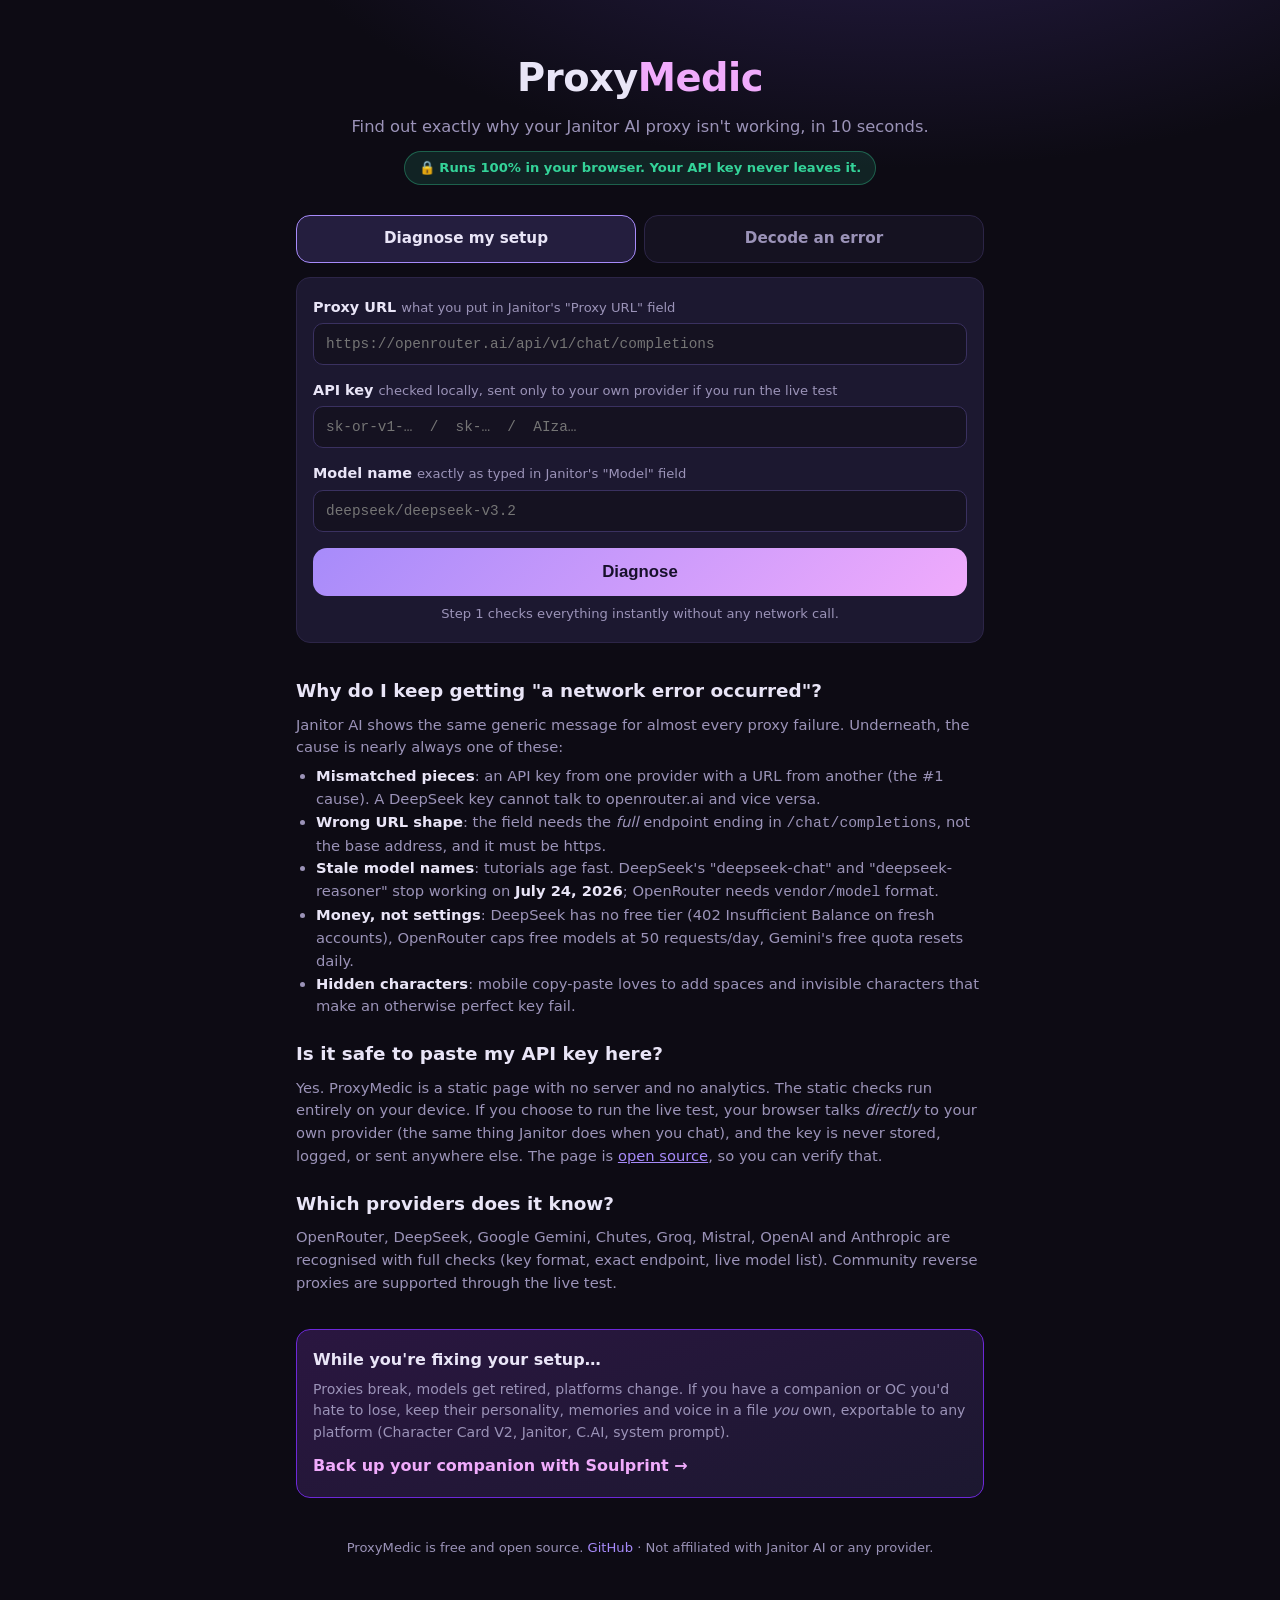
==== commit 37794814: "Remove em dashes from all product copy and the share text House style: commas/colons instead. Share " ====
--- a/docs/index.html
+++ b/docs/index.html
@@ -3,9 +3,55 @@
 <head>
 <meta charset="utf-8">
 <meta name="viewport" content="width=device-width, initial-scale=1">
-<title>ProxyMedic — find out exactly why your Janitor AI proxy isn't working</title>
+<title>ProxyMedic: find out exactly why your Janitor AI proxy isn't working</title>
 <meta name="description" content="Free proxy checker for Janitor AI and other roleplay sites. Paste your proxy URL, API key and model name; get told exactly what's wrong and how to fix it. 100% in your browser, your key never leaves it.">
+<link rel="canonical" href="https://android-tipster.github.io/proxymedic/">
+<meta property="og:type" content="website">
+<meta property="og:title" content="ProxyMedic: find out exactly why your Janitor AI proxy isn't working">
+<meta property="og:description" content="Paste your proxy URL, API key and model name. Get the exact problem and the fix in 10 seconds. Free, no signup, your key never leaves your browser.">
+<meta property="og:url" content="https://android-tipster.github.io/proxymedic/">
+<meta property="og:image" content="https://android-tipster.github.io/proxymedic/og.png">
+<meta name="twitter:card" content="summary_large_image">
+<meta name="twitter:title" content="ProxyMedic: find out exactly why your Janitor AI proxy isn't working">
+<meta name="twitter:description" content="Paste your proxy URL, API key and model name. Get the exact problem and the fix in 10 seconds. Free, no signup, your key never leaves your browser.">
+<meta name="twitter:image" content="https://android-tipster.github.io/proxymedic/og.png">
 <link rel="icon" href="data:image/svg+xml,%3Csvg xmlns='http://www.w3.org/2000/svg' viewBox='0 0 100 100'%3E%3Ctext y='0.9em' font-size='90'%3E%F0%9F%A9%BA%3C/text%3E%3C/svg%3E">
+<script type="application/ld+json">
+{
+  "@context": "https://schema.org",
+  "@graph": [
+    {
+      "@type": "WebApplication",
+      "name": "ProxyMedic",
+      "url": "https://android-tipster.github.io/proxymedic/",
+      "applicationCategory": "UtilitiesApplication",
+      "operatingSystem": "Any",
+      "offers": { "@type": "Offer", "price": "0", "priceCurrency": "USD" },
+      "description": "Free client-side diagnostic for Janitor AI proxy setups. Detects provider mismatches, repairs URLs, validates model names against live model lists, decodes provider errors, and runs a one-token live test without the API key ever leaving the browser."
+    },
+    {
+      "@type": "FAQPage",
+      "mainEntity": [
+        {
+          "@type": "Question",
+          "name": "Why does Janitor AI keep saying a network error occurred?",
+          "acceptedAnswer": { "@type": "Answer", "text": "Janitor AI shows the same generic message for almost every proxy failure. The most common real causes are an API key from one provider combined with a URL from another, a proxy URL missing the /chat/completions ending, a retired model name from a stale tutorial, an empty balance, or hidden characters added by mobile copy-paste." }
+        },
+        {
+          "@type": "Question",
+          "name": "Is it safe to paste my API key into ProxyMedic?",
+          "acceptedAnswer": { "@type": "Answer", "text": "Yes. ProxyMedic is an open-source static page with no server, no analytics and no logging. The static checks run entirely on your device, and the optional live test sends your key directly to your own provider and nowhere else. The key is never stored." }
+        },
+        {
+          "@type": "Question",
+          "name": "Which model name should I use for DeepSeek on Janitor AI?",
+          "acceptedAnswer": { "@type": "Answer", "text": "On DeepSeek's own API use deepseek-v4-flash or deepseek-v4-pro. The legacy names deepseek-chat and deepseek-reasoner stop working on July 24, 2026. On OpenRouter, DeepSeek models need the vendor prefix format such as deepseek/deepseek-v3.2." }
+        }
+      ]
+    }
+  ]
+}
+</script>
 <style>
 :root {
   --bg: #0d0b14;
@@ -132,7 +178,7 @@
 <div class="wrap">
   <header>
     <div class="logo">Proxy<span class="pm-cross">Medic</span></div>
-    <div class="tagline">Find out exactly why your Janitor AI proxy isn't working — in 10 seconds.</div>
+    <div class="tagline">Find out exactly why your Janitor AI proxy isn't working, in 10 seconds.</div>
     <div class="privacy-pill">🔒 Runs 100% in your browser. Your API key never leaves it.</div>
   </header>
 
@@ -143,11 +189,11 @@
 
   <div class="panel active" id="panel-diagnose">
     <div class="card">
-      <label for="in-url">Proxy URL <span class="hint">— what you put in Janitor's "Proxy URL" field</span></label>
+      <label for="in-url">Proxy URL <span class="hint">what you put in Janitor's "Proxy URL" field</span></label>
       <input type="text" id="in-url" placeholder="https://openrouter.ai/api/v1/chat/completions" autocomplete="off" spellcheck="false">
-      <label for="in-key">API key <span class="hint">— checked locally, sent only to your own provider if you run the live test</span></label>
+      <label for="in-key">API key <span class="hint">checked locally, sent only to your own provider if you run the live test</span></label>
       <input type="password" id="in-key" placeholder="sk-or-v1-…  /  sk-…  /  AIza…" autocomplete="off">
-      <label for="in-model">Model name <span class="hint">— exactly as typed in Janitor's "Model" field</span></label>
+      <label for="in-model">Model name <span class="hint">exactly as typed in Janitor's "Model" field</span></label>
       <input type="text" id="in-model" placeholder="deepseek/deepseek-v3.2" autocomplete="off" spellcheck="false">
       <button class="btn" id="btn-diagnose">Diagnose</button>
       <div class="live-note">Step 1 checks everything instantly without any network call.</div>
@@ -160,7 +206,7 @@
 
   <div class="panel" id="panel-error">
     <div class="card">
-      <label for="in-error">Paste the error you got <span class="hint">— from Janitor, or the provider's response</span></label>
+      <label for="in-error">Paste the error you got <span class="hint">from Janitor, or the provider's response</span></label>
       <textarea id="in-error" placeholder='e.g. "A network error occurred, you may be rate limited or having connection issues" or {"error":{"message":"Insufficient Balance"}}'></textarea>
       <button class="btn" id="btn-decode">Decode it</button>
     </div>
@@ -171,21 +217,21 @@
     <h2>Why do I keep getting "a network error occurred"?</h2>
     <p>Janitor AI shows the same generic message for almost every proxy failure. Underneath, the cause is nearly always one of these:</p>
     <ul>
-      <li><strong>Mismatched pieces</strong> — an API key from one provider with a URL from another (the #1 cause). A DeepSeek key cannot talk to openrouter.ai and vice versa.</li>
-      <li><strong>Wrong URL shape</strong> — the field needs the <em>full</em> endpoint ending in <span style="font-family:var(--mono)">/chat/completions</span>, not the base address, and it must be https.</li>
-      <li><strong>Stale model names</strong> — tutorials age fast. DeepSeek's "deepseek-chat" and "deepseek-reasoner" stop working on <strong>July 24, 2026</strong>; OpenRouter needs <span style="font-family:var(--mono)">vendor/model</span> format.</li>
-      <li><strong>Money, not settings</strong> — DeepSeek has no free tier (402 Insufficient Balance on fresh accounts), OpenRouter caps free models at 50 requests/day, Gemini's free quota resets daily.</li>
-      <li><strong>Hidden characters</strong> — mobile copy-paste loves to add spaces and invisible characters that make an otherwise perfect key fail.</li>
+      <li><strong>Mismatched pieces</strong>: an API key from one provider with a URL from another (the #1 cause). A DeepSeek key cannot talk to openrouter.ai and vice versa.</li>
+      <li><strong>Wrong URL shape</strong>: the field needs the <em>full</em> endpoint ending in <span style="font-family:var(--mono)">/chat/completions</span>, not the base address, and it must be https.</li>
+      <li><strong>Stale model names</strong>: tutorials age fast. DeepSeek's "deepseek-chat" and "deepseek-reasoner" stop working on <strong>July 24, 2026</strong>; OpenRouter needs <span style="font-family:var(--mono)">vendor/model</span> format.</li>
+      <li><strong>Money, not settings</strong>: DeepSeek has no free tier (402 Insufficient Balance on fresh accounts), OpenRouter caps free models at 50 requests/day, Gemini's free quota resets daily.</li>
+      <li><strong>Hidden characters</strong>: mobile copy-paste loves to add spaces and invisible characters that make an otherwise perfect key fail.</li>
     </ul>
     <h2>Is it safe to paste my API key here?</h2>
-    <p>Yes. ProxyMedic is a static page with no server and no analytics. The static checks run entirely on your device. If you choose to run the live test, your browser talks <em>directly</em> to your own provider (the same thing Janitor does when you chat) — the key is never stored, logged, or sent anywhere else. The page is <a href="https://github.com/Android-Tipster/proxymedic" style="color:var(--accent)">open source</a>, so you can verify that.</p>
+    <p>Yes. ProxyMedic is a static page with no server and no analytics. The static checks run entirely on your device. If you choose to run the live test, your browser talks <em>directly</em> to your own provider (the same thing Janitor does when you chat), and the key is never stored, logged, or sent anywhere else. The page is <a href="https://github.com/Android-Tipster/proxymedic" style="color:var(--accent)">open source</a>, so you can verify that.</p>
     <h2>Which providers does it know?</h2>
     <p>OpenRouter, DeepSeek, Google Gemini, Chutes, Groq, Mistral, OpenAI and Anthropic are recognised with full checks (key format, exact endpoint, live model list). Community reverse proxies are supported through the live test.</p>
   </section>
 
   <div class="promo">
     <h3>While you're fixing your setup…</h3>
-    <p>Proxies break, models get retired, platforms change. If you have a companion or OC you'd hate to lose, keep their personality, memories and voice in a file <em>you</em> own — exportable to any platform (Character Card V2, Janitor, C.AI, system prompt).</p>
+    <p>Proxies break, models get retired, platforms change. If you have a companion or OC you'd hate to lose, keep their personality, memories and voice in a file <em>you</em> own, exportable to any platform (Character Card V2, Janitor, C.AI, system prompt).</p>
     <a href="https://android-tipster.github.io/soulprint/" target="_blank" rel="noopener">Back up your companion with Soulprint →</a>
   </div>
 
@@ -1240,11 +1286,11 @@
 // Shareable plain-text summary for Reddit/Discord help threads. Never includes the key.
 function shareText(result, { url, model }) {
   const lines = [];
-  lines.push('ProxyMedic diagnosis (proxymedic — free, runs in your browser, key never leaves it)');
+  lines.push('ProxyMedic diagnosis (proxymedic: free, runs in your browser, key never leaves it)');
   lines.push(`URL: ${url || '(empty)'}`);
   lines.push(`Model: ${model || '(empty)'}`);
   lines.push(`Key: ${result.keyFp && result.keyFp.provider ? result.keyFp.provider.name + '-format key (redacted)' : '(redacted)'}`);
-  lines.push(`Verdict: ${result.verdict.toUpperCase()} — ${result.blockers} blocker(s), ${result.warnings} warning(s)`);
+  lines.push(`Verdict: ${result.verdict.toUpperCase()}: ${result.blockers} blocker(s), ${result.warnings} warning(s)`);
   for (const f of result.findings) {
     if (f.severity === 'blocker' || f.severity === 'warning') {
       lines.push(`- [${f.severity.toUpperCase()}] ${f.title}`);
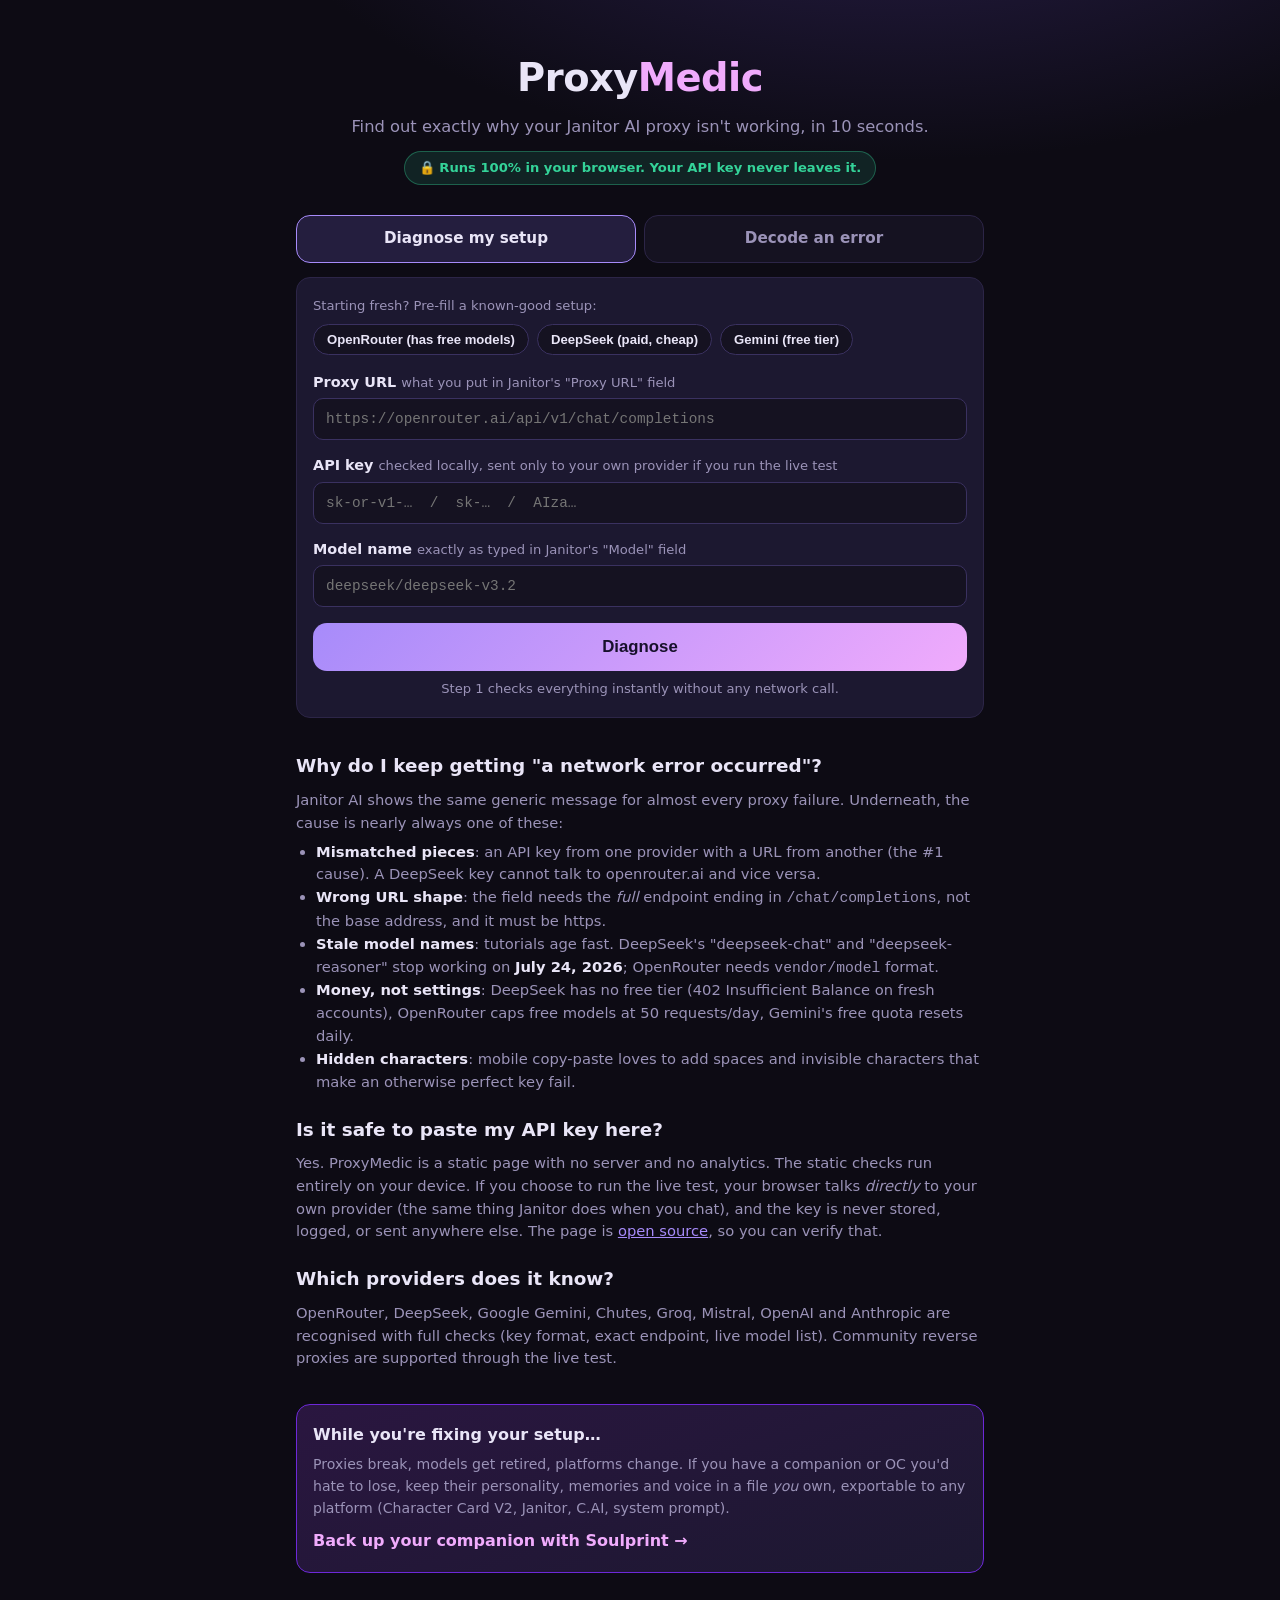
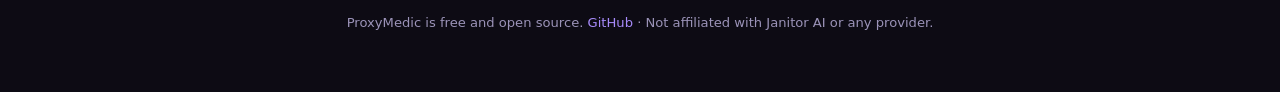
==== commit 05a02757: "Add quick-start presets (OpenRouter free / DeepSeek / Gemini) + 3 decoder rules Presets fill a known" ====
--- a/docs/index.html
+++ b/docs/index.html
@@ -70,7 +70,7 @@
   --mono: ui-monospace, 'Cascadia Code', 'SF Mono', Consolas, monospace;
 }
 * { box-sizing: border-box; margin: 0; padding: 0; }
-html { -webkit-text-size-adjust: 100%; }
+html { -webkit-text-size-adjust: 100%; text-size-adjust: 100%; }
 body {
   background: radial-gradient(1200px 600px at 70% -10%, #2a1f4d 0%, var(--bg) 55%);
   color: var(--text);
@@ -92,7 +92,7 @@
 .tab {
   flex: 1; padding: 11px 8px; text-align: center; border-radius: var(--radius);
   background: var(--bg2); color: var(--muted); font-weight: 600; font-size: 0.95rem;
-  border: 1px solid #2c2547; cursor: pointer; user-select: none;
+  border: 1px solid #2c2547; cursor: pointer; -webkit-user-select: none; user-select: none;
 }
 .tab.active { background: var(--card2); color: var(--text); border-color: var(--accent); }
 .panel { display: none; }
@@ -101,6 +101,16 @@
   background: var(--card); border: 1px solid #2c2547; border-radius: var(--radius);
   padding: 18px 16px; margin-bottom: 14px;
 }
+.presets { margin-bottom: 16px; }
+.presets-label { display: block; color: var(--muted); font-size: 0.82rem; margin-bottom: 8px; }
+.preset-row { display: flex; gap: 8px; flex-wrap: wrap; }
+.chip {
+  border: 1px solid #3a3160; background: var(--bg2); color: var(--text);
+  border-radius: 999px; padding: 7px 13px; font-size: 0.82rem; font-weight: 600; cursor: pointer;
+}
+.chip:hover, .chip:focus { border-color: var(--accent); color: var(--accent); }
+.preset-note { margin-top: 10px; font-size: 0.84rem; color: var(--ok); }
+.preset-note a { color: var(--accent); }
 label { display: block; font-weight: 600; font-size: 0.9rem; margin: 14px 0 5px; }
 label:first-child { margin-top: 0; }
 label .hint { color: var(--muted); font-weight: 400; font-size: 0.82rem; }
@@ -189,6 +199,14 @@
 
   <div class="panel active" id="panel-diagnose">
     <div class="card">
+      <div class="presets">
+        <span class="presets-label">Starting fresh? Pre-fill a known-good setup:</span>
+        <div class="preset-row">
+          <button type="button" class="chip" data-preset="openrouter">OpenRouter (has free models)</button>
+          <button type="button" class="chip" data-preset="deepseek">DeepSeek (paid, cheap)</button>
+          <button type="button" class="chip" data-preset="google">Gemini (free tier)</button>
+        </div>
+      </div>
       <label for="in-url">Proxy URL <span class="hint">what you put in Janitor's "Proxy URL" field</span></label>
       <input type="text" id="in-url" placeholder="https://openrouter.ai/api/v1/chat/completions" autocomplete="off" spellcheck="false">
       <label for="in-key">API key <span class="hint">checked locally, sent only to your own provider if you run the live test</span></label>
@@ -270,6 +288,7 @@
     modelFormat: 'vendor/model',
     modelNeedsSlash: true,
     corsOk: true,
+    presetModel: 'meta-llama/llama-3.3-70b-instruct:free',
     // static snapshot from the live /models endpoint, 2026-07-07 (fallback when offline)
     modelSnapshot: [
       'deepseek/deepseek-v4-pro', 'deepseek/deepseek-v4-flash', 'deepseek/deepseek-v3.2',
@@ -978,6 +997,27 @@
     fix: 'Switch to a non-reasoning model (deepseek-v4-flash instead of the reasoner) or ignore/delete the think block. Nothing is broken.'
   },
   {
+    code: 'err-timeout',
+    match: /err_timed_out|timed? ?out|took too long/i,
+    title: 'The request timed out',
+    cause: 'The server accepted the connection but never answered in time. Reasoning models are slow by design, and community reverse proxies stall when their upstream is dead or saturated.',
+    fix: 'Retry once. If you are on a reasoning model (R1, deepseek-reasoner style), try the non-reasoning variant. On a community proxy, the proxy is the bottleneck.'
+  },
+  {
+    code: 'err-insufficient-quota',
+    match: /insufficient_quota|insufficient quota/i,
+    title: 'The account has no usable quota',
+    cause: 'The key is valid but the account behind it has no credits or its plan quota ran out. Common with OpenAI keys that were created without ever adding billing.',
+    fix: 'Open the provider\'s billing page and add credits, or switch to a provider with a real free tier (Gemini, or OpenRouter :free models).'
+  },
+  {
+    code: 'err-provider-returned',
+    match: /provider returned error|upstream error|error from provider/i,
+    title: 'The routing service\'s upstream provider failed',
+    cause: 'Your setup reached the router (e.g. OpenRouter) fine, but the actual model host behind it errored. This is on their side, not yours.',
+    fix: 'Retry, or pick a different model/variant. On OpenRouter you can also try the same model from a different vendor listing.'
+  },
+  {
     code: 'err-context-length',
     match: /context length|maximum context|context_length_exceeded|too many tokens|reduce the length/i,
     title: 'The chat is too long for the model',
@@ -1482,6 +1522,24 @@
     } catch { /* clipboard denied */ }
   }
 
+  // Quick-start presets: fill a known-good URL + model, user only adds the key.
+  document.querySelectorAll('.chip[data-preset]').forEach(chip => {
+    chip.addEventListener('click', () => {
+      const p = PM.providers.PROVIDERS[chip.dataset.preset];
+      if (!p) return;
+      els.url.value = p.chatUrl;
+      els.model.value = p.presetModel || p.modelSnapshot[0];
+      let note = document.querySelector('.preset-note');
+      if (!note) {
+        note = document.createElement('div');
+        note.className = 'preset-note';
+        chip.closest('.presets').appendChild(note);
+      }
+      note.innerHTML = `URL and model filled for ${esc(p.name)}. Now paste your key from <a href="${esc(p.keysPage)}" target="_blank" rel="noopener">${esc(p.keysPage.replace('https://', ''))}</a> and hit Diagnose.`;
+      els.key.focus();
+    });
+  });
+
   els.diagnose.addEventListener('click', runDiagnosis);
   els.livetest.addEventListener('click', runLiveTest);
   els.decode.addEventListener('click', runDecode);
